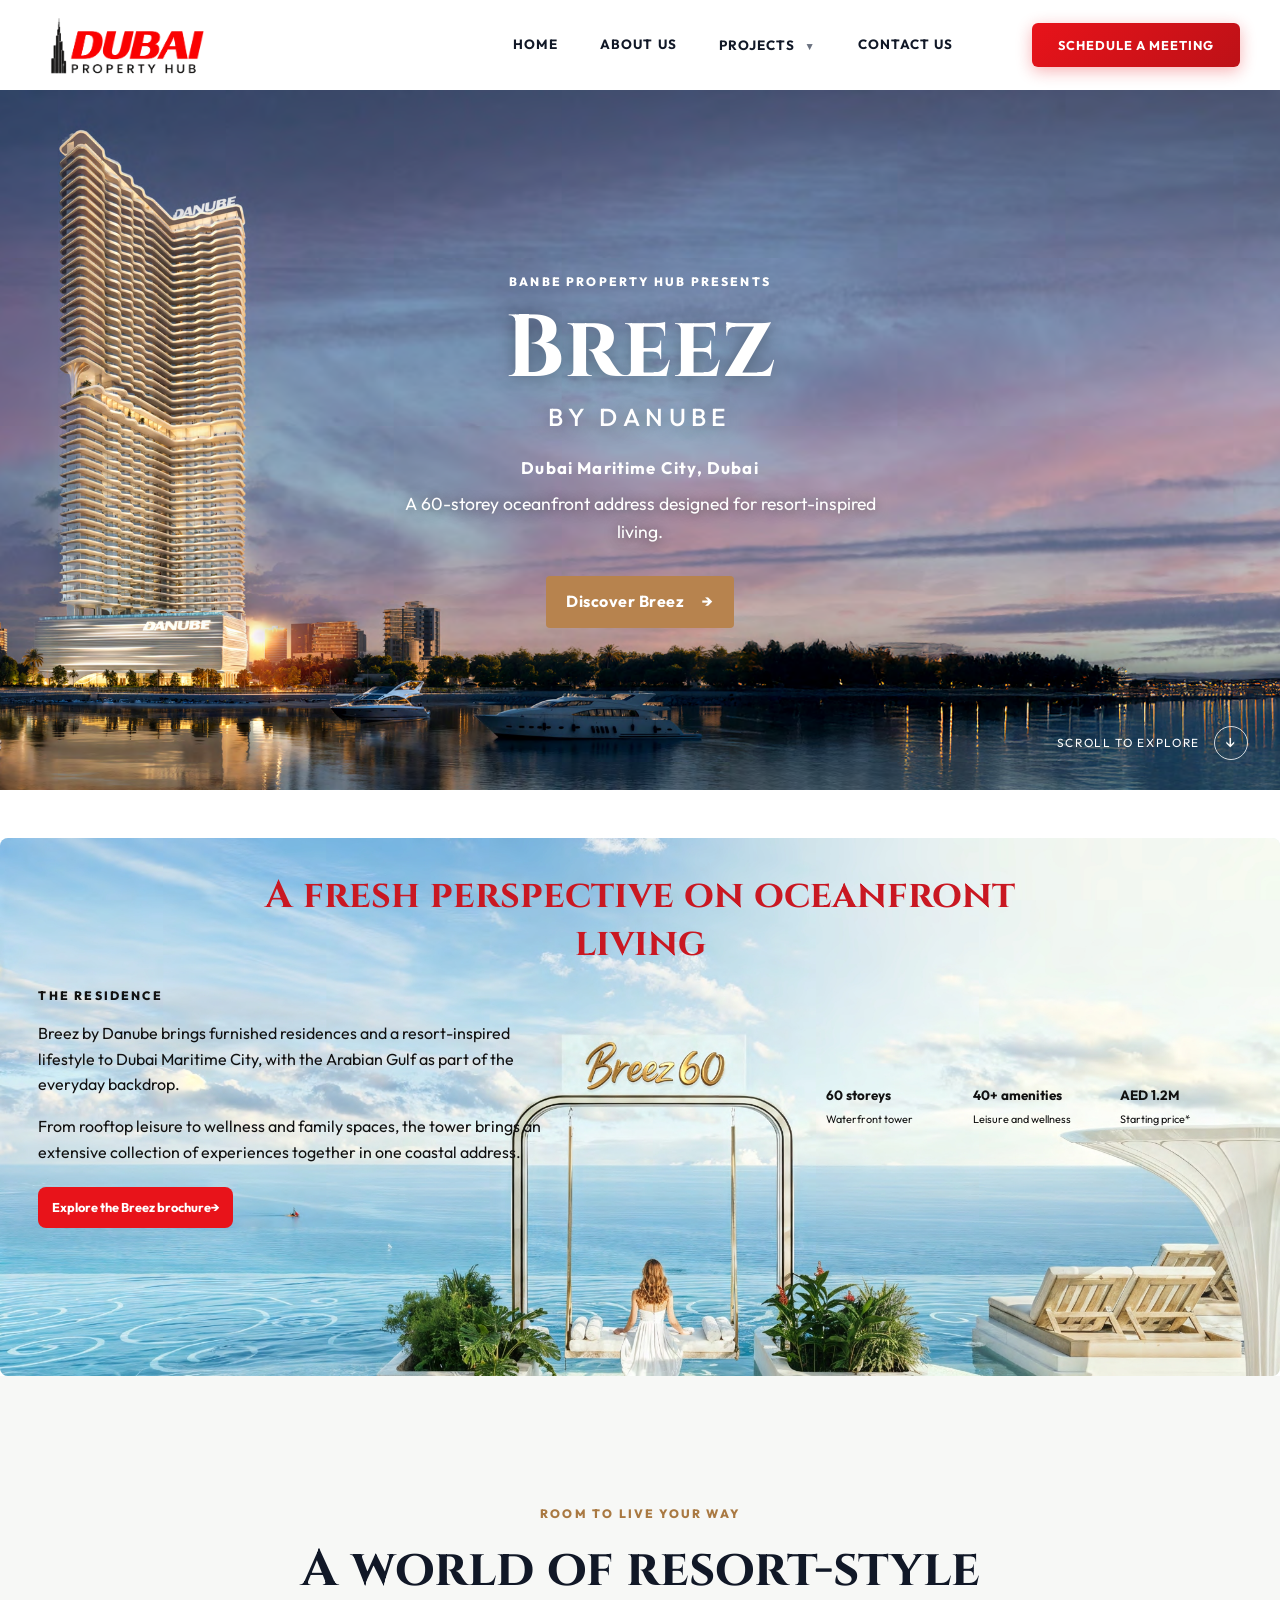
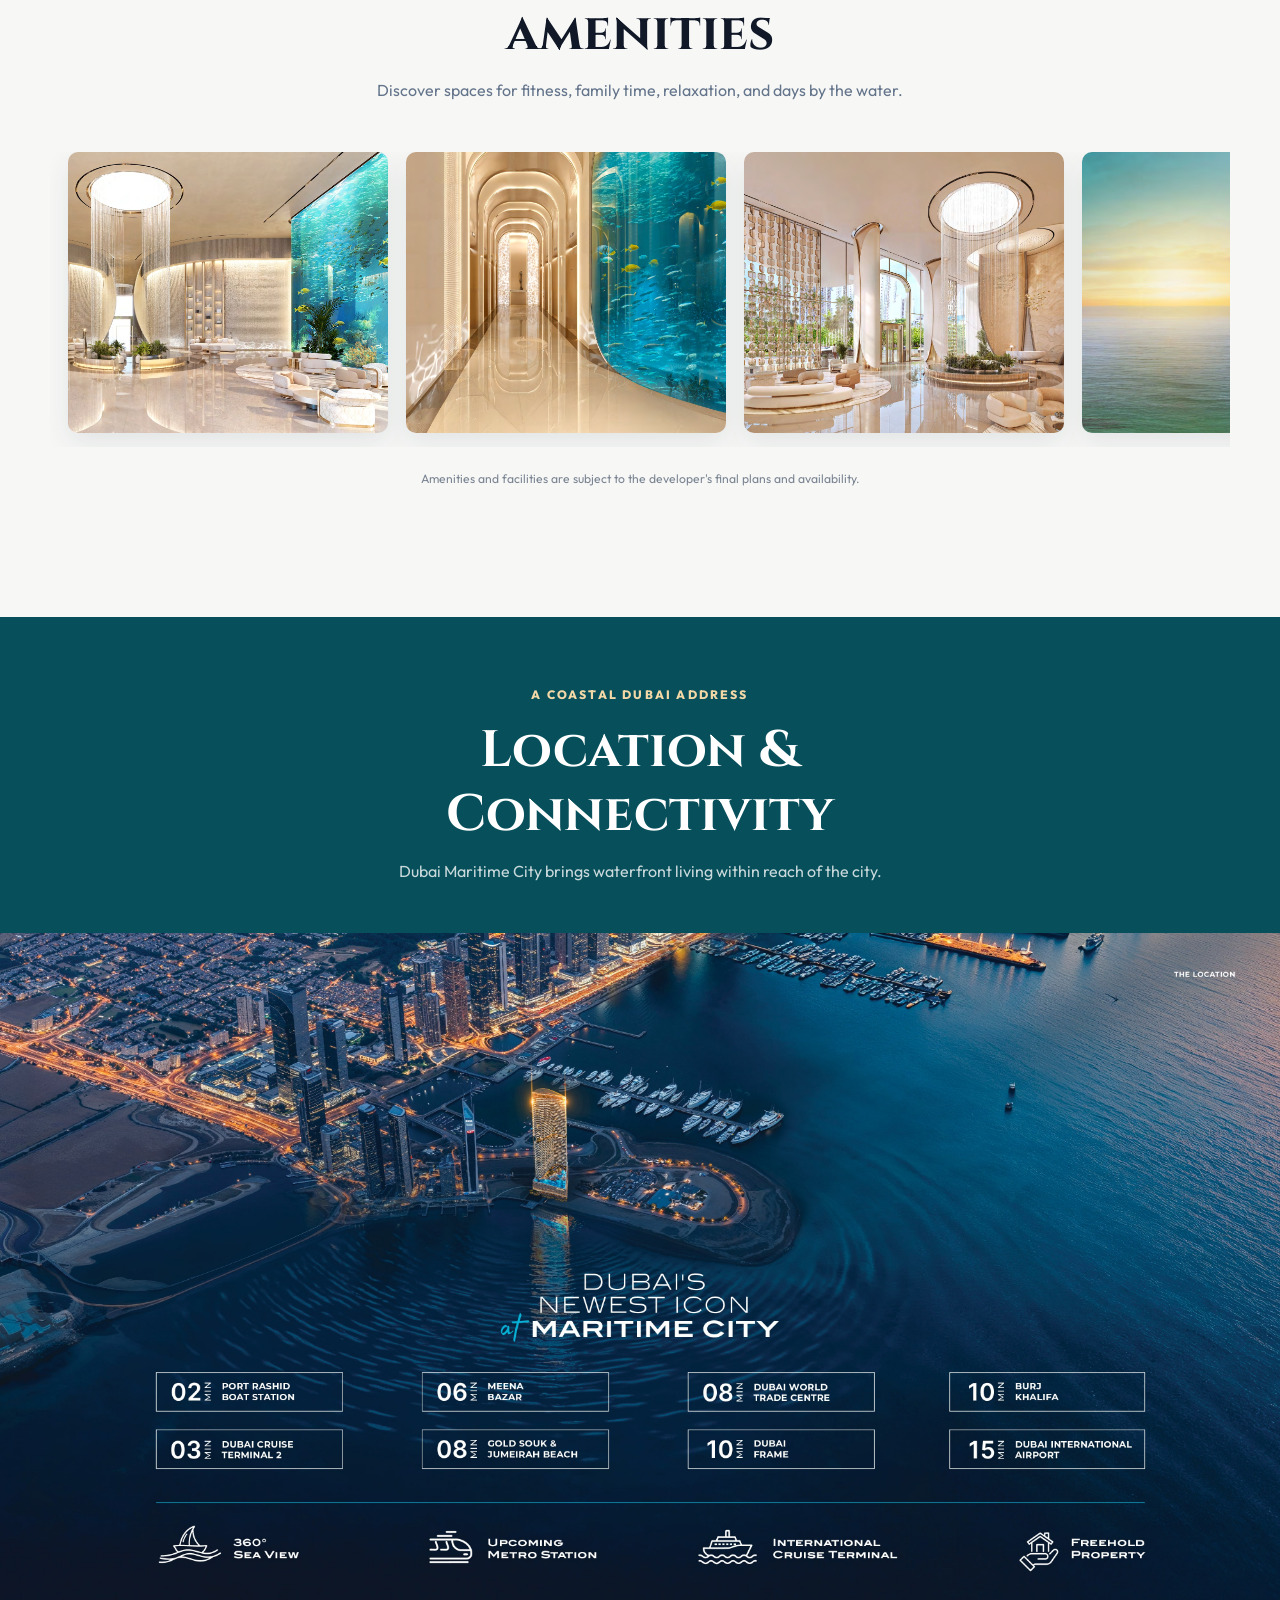
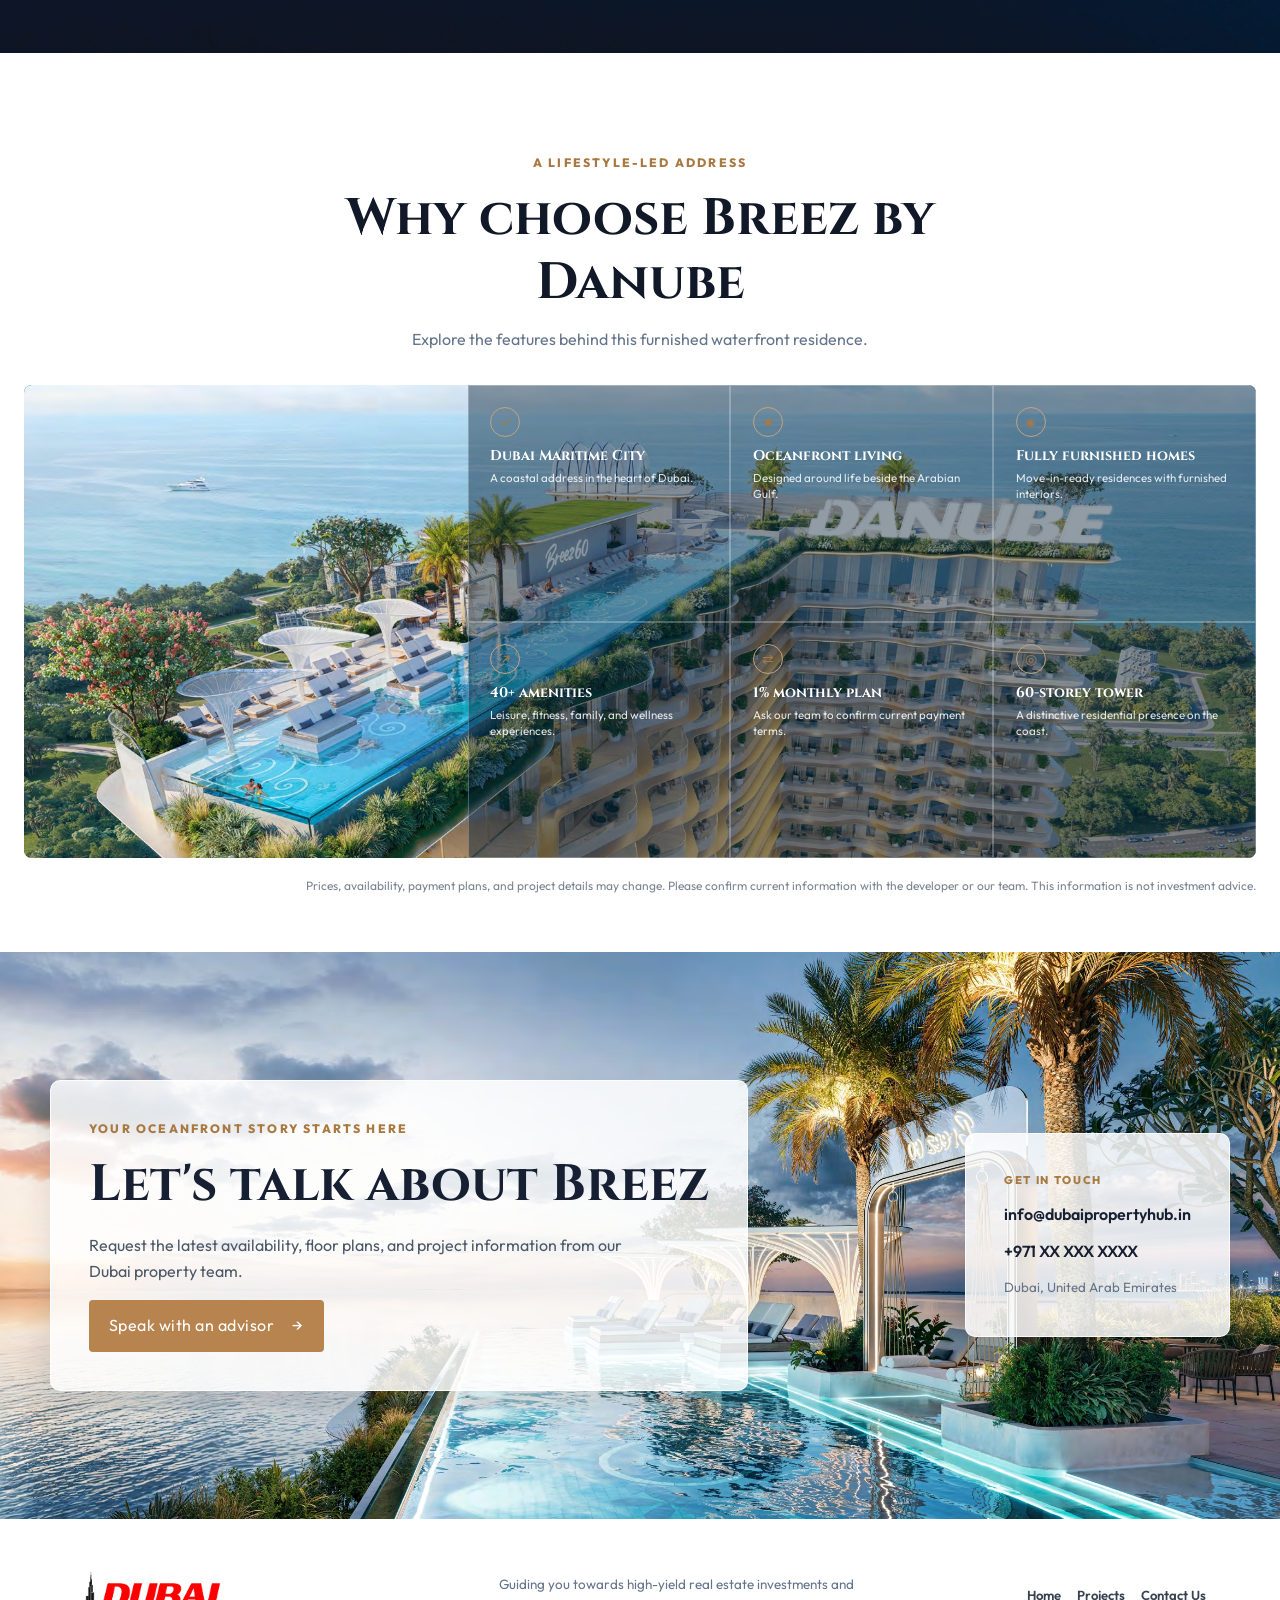
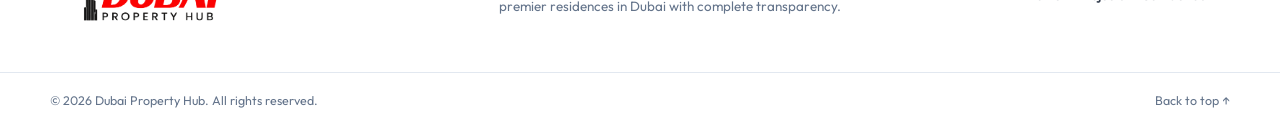
==== breez.html @ 120a5792 "Initial website upload Co-authored-by: Copilot <223556219+Copilot@users.noreply.github.com>" ====
<!DOCTYPE html>
<html lang="en">
<head>
  <meta charset="UTF-8" />
  <meta name="viewport" content="width=device-width, initial-scale=1.0" />
  <meta name="description" content="Explore Breez by Danube, furnished oceanfront homes in Dubai Maritime City." />
  <title>Breez By DANUBE | Dubai Property Hub</title>
  <link rel="stylesheet" href="project-pages.css" />
</head>
<body>
  <header class="navbar" id="navbar">
    <div class="nav-container">
      <a href="index.html#home" class="nav-logo" aria-label="Dubai Property Hub Home">
        <img src="assets/logo.png" alt="Dubai Property Hub Logo" class="logo-img" />
      </a>
      <nav class="nav-links" aria-label="Main Navigation">
        <a href="index.html#home" class="nav-link">Home</a>
        <a href="breez.html#about-project" class="nav-link">About Us</a>
        <div class="nav-dropdown">
          <a href="index.html#properties" class="nav-link dropdown-trigger">Projects <span class="dropdown-arrow">&#9660;</span></a>
          <div class="dropdown-menu">
            <a href="shahrukhz.html" class="dropdown-item">Shahrukhz Residences By DANUBE</a>
            <a href="greenz.html" class="dropdown-item">Greenz By DANUBE</a>
            <a href="breez.html" class="dropdown-item">Breez By DANUBE</a>
          </div>
        </div>
        <a href="breez.html#contact" class="nav-link">Contact Us</a>
      </nav>
      <a href="breez.html#contact" class="btn-schedule">Schedule a Meeting</a>
      <button class="hamburger" id="hamburger" aria-label="Toggle menu" aria-expanded="false">
        <span></span><span></span><span></span>
      </button>
    </div>
    <div class="mobile-nav" id="mobile-nav">
      <a href="index.html#home" class="mobile-nav-link">Home</a>
      <a href="breez.html#about-project" class="mobile-nav-link">About Us</a>
      <a href="index.html#properties" class="mobile-nav-link">All Projects</a>
      <a href="shahrukhz.html" class="mobile-nav-link">Shahrukhz Residences</a>
      <a href="greenz.html" class="mobile-nav-link">Greenz</a>
      <a href="breez.html" class="mobile-nav-link">Breez</a>
      <a href="breez.html#contact" class="mobile-nav-link">Contact Us</a>
      <a href="breez.html#contact" class="btn-schedule mobile-cta">Schedule a Meeting</a>
    </div>
  </header>
  <main class="shahrukhz-page breez-page">
    <section class="breez-hero" id="project-home" aria-labelledby="project-title">
      <div class="breez-hero-content">
        <p class="project-eyebrow">BANBE PROPERTY HUB PRESENTS</p>
        <h1 class="project-title" id="project-title"><span>Breez</span><span class="breez-title-sub">by Danube</span></h1>
        <p class="breez-hero-location">Dubai Maritime City, Dubai</p>
        <p class="breez-hero-summary">A 60-storey oceanfront address designed for resort-inspired living.</p>
        <a class="project-primary-link" href="breez.html#contact">Discover Breez <span aria-hidden="true">&rarr;</span></a>
      </div>
      <a class="shahrukhz-scroll-cue" href="#about-project">Scroll to explore <span aria-hidden="true">&darr;</span></a>
    </section>

    <section class="shahrukhz-about page-section breez-about" id="about-project">
      <div class="shahrukhz-about-visual">
        <img class="shahrukhz-about-background" src="breez/30.jpg" alt="Oceanfront rooftop leisure space at Breez" fetchpriority="high" />
      </div>
      <h2 class="project-section-heading breez-about-heading">A fresh perspective on oceanfront living</h2>
      <div class="shahrukhz-about-copy about-reveal breez-about-copy">
        <div class="breez-about-details">
          <div class="breez-about-text">
            <p class="project-eyebrow">The residence</p>
            <p>Breez by Danube brings furnished residences and a resort-inspired lifestyle to Dubai Maritime City, with the Arabian Gulf as part of the everyday backdrop.</p>
            <p>From rooftop leisure to wellness and family spaces, the tower brings an extensive collection of experiences together in one coastal address.</p>
            <a class="project-primary-link" href="https://drive.google.com/file/d/1W4yWVuP_X5WcB8oZM6Ck3nlV8oUWTu9B/view?usp=sharing" target="_blank" rel="noopener noreferrer">Explore the Breez brochure <span aria-hidden="true">&rarr;</span></a>
          </div>
          <div class="breez-about-highlights">
            <div class="shahrukhz-stat-row">
              <div><strong>60 storeys</strong><span>Waterfront tower</span></div>
              <div><strong>40+ amenities</strong><span>Leisure and wellness</span></div>
              <div><strong>AED 1.2M</strong><span>Starting price*</span></div>
            </div>
          </div>
        </div>
      </div>
    </section>

    <section class="shahrukhz-amenities page-section breez-amenities" id="amenities">
      <div class="section-heading-centered">
        <p class="project-eyebrow">Room to live your way</p>
        <h2 class="project-section-heading">A world of resort-style amenities</h2>
        <p>Discover spaces for fitness, family time, relaxation, and days by the water.</p>
      </div>
      <div class="shahrukhz-amenities-marquee" aria-label="Breez amenities gallery">
        <div class="shahrukhz-amenities-track">
          <div class="shahrukhz-amenities-run">
            <img src="breez/7.jpg" alt="Breez resident amenity" loading="lazy" />
            <img src="breez/8.jpg" alt="Aquarium-lined resident corridor" loading="lazy" />
            <img src="breez/9.jpg" alt="Breez resident lobby" loading="lazy" />
            <img src="breez/10.jpg" alt="Breez resident amenity" loading="lazy" />
            <img src="breez/24.jpg" alt="Breez reception and lounge" loading="lazy" />
            <img src="breez/25.jpg" alt="Family pool at Breez" loading="lazy" />
            <img src="breez/26.jpg" alt="Children enjoying a swimming pool" loading="lazy" />
            <img src="breez/27.jpg" alt="Children's indoor play area" loading="lazy" />
            <img src="breez/28.jpg" alt="Children's play space" loading="lazy" />
            <img src="breez/29.jpg" alt="Family-friendly play space" loading="lazy" />
            <img src="breez/30.jpg" alt="Breez rooftop swing overlooking the sea" loading="lazy" />
            <img src="breez/31.jpg" alt="Breez rooftop pool and tower" loading="lazy" />
            <img src="breez/32.jpg" alt="Breez fitness centre" loading="lazy" />
            <img src="breez/33.jpg" alt="Outdoor fitness area" loading="lazy" />
            <img src="breez/34.jpg" alt="Residents working out in the gym" loading="lazy" />
            <img src="breez/35.jpg" alt="Breez resident amenity" loading="lazy" />
            <img src="breez/36.jpg" alt="Indoor climbing wall" loading="lazy" />
            <img src="breez/37.jpg" alt="Running and fitness activity" loading="lazy" />
            <img src="breez/38.jpg" alt="Cricket practice" loading="lazy" />
            <img src="breez/39.jpg" alt="Padel court activity" loading="lazy" />
            <img src="breez/40.jpg" alt="Table tennis recreation" loading="lazy" />
            <img src="breez/42.jpg" alt="Billiards and games lounge" loading="lazy" />
            <img src="breez/43.jpg" alt="Resident entertainment experience" loading="lazy" />
            <img src="breez/44.jpg" alt="Private cinema lounge" loading="lazy" />
            <img src="breez/45.jpg" alt="Residents' games lounge" loading="lazy" />
            <img src="breez/46.jpg" alt="Private cinema interior" loading="lazy" />
            <img src="breez/47.jpg" alt="Residents enjoying a film" loading="lazy" />
            <img src="breez/48.jpg" alt="Breez resident amenity" loading="lazy" />
            <img src="breez/49.png" alt="Breez amenity detail" loading="lazy" />
            <img src="breez/50.png" alt="Breez amenity detail" loading="lazy" />
          </div>
        </div>
      </div>
      <p class="shahrukhz-amenities-note">Amenities and facilities are subject to the developer's final plans and availability.</p>
    </section>

    <section class="shahrukhz-location page-section breez-location" id="location">
      <div class="section-heading-centered">
        <p class="project-eyebrow">A coastal Dubai address</p>
        <h2 class="project-section-heading">Location &amp; Connectivity</h2>
        <p>Dubai Maritime City brings waterfront living within reach of the city.</p>
      </div>
      <img class="shahrukhz-location-map" src="assets/breez-location.png" alt="Aerial view of Dubai's coastline and waterfront" loading="lazy" />
    </section>

    <section class="shahrukhz-invest page-section breez-invest" id="why-invest">
      <div class="section-heading-centered">
        <p class="project-eyebrow">A lifestyle-led address</p>
        <h2 class="project-section-heading">Why choose Breez by Danube</h2>
        <p>Explore the features behind this furnished waterfront residence.</p>
      </div>
      <div class="shahrukhz-invest-visual">
        <img class="shahrukhz-invest-background breez-invest-background" src="breez/31.jpg" alt="Breez rooftop pool and oceanfront tower" loading="lazy" />
        <div class="shahrukhz-invest-grid">
          <article><span class="invest-icon" aria-hidden="true">&#10003;</span><h3>Dubai Maritime City</h3><p>A coastal address in the heart of Dubai.</p></article>
          <article><span class="invest-icon" aria-hidden="true">&#9733;</span><h3>Oceanfront living</h3><p>Designed around life beside the Arabian Gulf.</p></article>
          <article><span class="invest-icon" aria-hidden="true">&#9672;</span><h3>Fully furnished homes</h3><p>Move-in-ready residences with furnished interiors.</p></article>
          <article><span class="invest-icon" aria-hidden="true">&#8599;</span><h3>40+ amenities</h3><p>Leisure, fitness, family, and wellness experiences.</p></article>
          <article><span class="invest-icon" aria-hidden="true">&#8644;</span><h3>1% monthly plan</h3><p>Ask our team to confirm current payment terms.</p></article>
          <article><span class="invest-icon" aria-hidden="true">&#9678;</span><h3>60-storey tower</h3><p>A distinctive residential presence on the coast.</p></article>
        </div>
      </div>
      <p class="investment-disclaimer">Prices, availability, payment plans, and project details may change. Please confirm current information with the developer or our team. This information is not investment advice.</p>
    </section>

    <section class="shahrukhz-contact page-section breez-contact" id="contact">
      <div class="shahrukhz-contact-copy">
        <p class="project-eyebrow">Your oceanfront story starts here</p>
        <h2 class="project-section-heading">Let's talk about Breez</h2>
        <p>Request the latest availability, floor plans, and project information from our Dubai property team.</p>
        <button class="project-primary-link" type="button" data-open-advisor-form>Speak with an advisor <span aria-hidden="true">&rarr;</span></button>
      </div>
      <div class="shahrukhz-contact-detail">
        <span>GET IN TOUCH</span>
        <a href="mailto:info@dubaipropertyhub.in">info@dubaipropertyhub.in</a>
        <a href="tel:+971XXXXXXXX">+971 XX XXX XXXX</a>
        <small>Dubai, United Arab Emirates</small>
      </div>
    </section>
  </main>
  <dialog class="advisor-dialog" id="advisor-dialog" aria-labelledby="advisor-dialog-title">
    <div class="advisor-dialog-panel">
      <button class="advisor-dialog-close" type="button" aria-label="Close enquiry form">&times;</button>
      <form class="advisor-form" id="advisor-contact-form">
        <h2 class="advisor-form-title" id="advisor-dialog-title">Send Us an Enquiry</h2>
        <p class="advisor-form-subtitle">Fill in your details and our advisory team will connect with you.</p>
        <input type="hidden" name="project" value="Breez" />
        <div class="advisor-form-row">
          <div class="advisor-form-group">
            <label for="advisor-name">Full Name</label>
            <input id="advisor-name" name="name" type="text" placeholder="Your name" autocomplete="name" required />
          </div>
          <div class="advisor-form-group">
            <label for="advisor-phone">Phone Number</label>
            <input id="advisor-phone" name="phone" type="tel" placeholder="+971 XX XXX XXXX" autocomplete="tel" required />
          </div>
        </div>
        <div class="advisor-form-row">
          <div class="advisor-form-group">
            <label for="advisor-email">Email Address</label>
            <input id="advisor-email" name="email" type="email" placeholder="your@email.com" autocomplete="email" required />
          </div>
          <div class="advisor-form-group">
            <label for="advisor-enquiry">Enquiry Type</label>
            <select id="advisor-enquiry" name="enquiry" required>
              <option value="" disabled selected>Select type</option>
              <option value="buying">Buying Property</option>
              <option value="selling">Selling Property</option>
              <option value="investment">Investment Consultation</option>
              <option value="management">Property Management</option>
              <option value="golden-visa">Golden Visa</option>
            </select>
          </div>
        </div>
        <div class="advisor-form-group">
          <label for="advisor-message">Message <span>(Optional)</span></label>
          <textarea id="advisor-message" name="message" rows="3" placeholder="Tell us about your requirements..."></textarea>
        </div>
        <button class="advisor-form-submit" type="submit">Send Enquiry <span aria-hidden="true">&rarr;</span></button>
        <p class="advisor-form-status" aria-live="polite"></p>
      </form>
    </div>
  </dialog>
  <footer class="project-footer">
    <div class="project-footer-main">
      <a class="project-footer-logo" href="index.html#home"><img src="assets/logo.png" alt="Dubai Property Hub" /></a>
      <p>Guiding you towards high-yield real estate investments and premier residences in Dubai with complete transparency.</p>
      <div class="project-footer-links">
        <a href="index.html#home">Home</a><a href="index.html#properties">Projects</a><a href="breez.html#contact">Contact Us</a>
      </div>
    </div>
    <div class="project-footer-bottom">&copy; 2026 Dubai Property Hub. All rights reserved. <a href="#project-home">Back to top &uarr;</a></div>
  </footer>
  <script src="project-pages.js"></script>
</body>
</html>
---- project-pages.css ----
@import url('https://fonts.googleapis.com/css2?family=Outfit:wght@400;500;600;700;800&family=Cinzel:wght@600;700&display=swap');

:root {
  color-scheme: light;
  --project-red: #e8131a;
  --project-ink: #172033;
  --project-muted: #64748b;
  --project-line: #e2e8f0;
  --project-soft: #f8fafc;
}

* {
  box-sizing: border-box;
}

html {
  scroll-behavior: smooth;
}

body {
  margin: 0;
  background: #fff;
  color: var(--project-ink);
  font-family: 'Outfit', Arial, sans-serif;
  line-height: 1.6;
}

a {
  color: inherit;
  text-decoration: none;
}

.project-site-header {
  position: sticky;
  top: 0;
  z-index: 10;
  display: flex;
  align-items: center;
  justify-content: space-between;
  gap: 24px;
  min-height: 82px;
  padding: 12px max(5vw, calc((100vw - 1200px) / 2));
  background: rgba(255, 255, 255, 0.96);
  border-bottom: 1px solid var(--project-line);
  backdrop-filter: blur(12px);
}

.project-site-logo img {
  display: block;
  width: 158px;
  height: auto;
}

.project-site-nav {
  display: flex;
  align-items: center;
  gap: 28px;
  font-size: 0.9rem;
  font-weight: 700;
}

.project-site-nav a:hover,
.project-back-link:hover {
  color: var(--project-red);
}

.project-header-cta,
.project-primary-link {
  display: inline-flex;
  align-items: center;
  justify-content: center;
  border-radius: 8px;
  background: var(--project-red);
  color: #fff;
  font-weight: 700;
  transition: background 0.2s ease, transform 0.2s ease;
}

.project-header-cta {
  padding: 11px 18px;
  font-size: 0.86rem;
}

.project-primary-link {
  padding: 13px 20px;
}

.project-header-cta:hover,
.project-primary-link:hover {
  background: #bd1117;
  transform: translateY(-1px);
}

.project-main {
  max-width: 1200px;
  margin: 0 auto;
  padding: 46px 28px 84px;
}

.project-back-link {
  display: inline-block;
  margin-bottom: 24px;
  color: #475569;
  font-size: 0.9rem;
  font-weight: 700;
}

.project-hero {
  display: grid;
  grid-template-columns: 1fr 1fr;
  min-height: 410px;
  overflow: hidden;
  border: 1px solid var(--project-line);
  border-radius: 20px;
  background: var(--project-soft);
}

.project-hero-copy {
  align-self: center;
  padding: clamp(30px, 5vw, 60px);
}

.project-eyebrow {
  margin: 0 0 12px;
  color: var(--project-red);
  font-size: 0.78rem;
  font-weight: 800;
  letter-spacing: 0.16em;
  text-transform: uppercase;
}

.project-title {
  margin: 0;
  color: #111827;
  font-family: 'Cinzel', Georgia, serif;
  font-size: clamp(2rem, 4.5vw, 3.35rem);
  line-height: 1.15;
}

.project-location {
  margin: 12px 0 18px;
  color: var(--project-muted);
  font-weight: 600;
}

.project-summary {
  max-width: 540px;
  margin: 0 0 24px;
  color: #475569;
}

.project-hero-image {
  width: 100%;
  height: 100%;
  min-height: 320px;
  object-fit: cover;
}

.project-facts {
  display: grid;
  grid-template-columns: repeat(3, minmax(0, 1fr));
  gap: 16px;
  margin: 24px 0 62px;
}

.project-fact {
  padding: 20px 22px;
  border: 1px solid var(--project-line);
  border-radius: 12px;
  background: #fff;
}

.project-fact-label {
  display: block;
  margin-bottom: 4px;
  color: var(--project-muted);
  font-size: 0.78rem;
  font-weight: 700;
  letter-spacing: 0.06em;
  text-transform: uppercase;
}

.project-fact-value {
  color: #111827;
  font-size: 1.08rem;
  font-weight: 800;
}

.project-section {
  margin-top: 56px;
}

.project-section-heading {
  margin: 0 0 12px;
  color: #111827;
  font-family: 'Cinzel', Georgia, serif;
  font-size: clamp(1.55rem, 3vw, 2.2rem);
  line-height: 1.25;
}

.project-section-intro {
  max-width: 760px;
  margin: 0;
  color: #526075;
}

.project-highlights {
  display: grid;
  grid-template-columns: repeat(2, minmax(0, 1fr));
  gap: 16px;
  margin-top: 24px;
}

.project-highlight {
  display: flex;
  align-items: flex-start;
  gap: 13px;
  padding: 20px;
  border: 1px solid var(--project-line);
  border-radius: 12px;
  background: #fff;
}

.project-highlight-mark {
  flex: 0 0 10px;
  width: 10px;
  height: 10px;
  margin-top: 7px;
  border-radius: 50%;
  background: var(--project-red);
}

.project-highlight strong {
  display: block;
  color: #172033;
}

.project-highlight span {
  display: block;
  margin-top: 3px;
  color: var(--project-muted);
  font-size: 0.92rem;
}

.project-brochure {
  margin-top: 30px;
  color: var(--project-red);
  font-weight: 700;
  text-decoration: underline;
  text-underline-offset: 3px;
}

.project-contact {
  display: flex;
  align-items: center;
  justify-content: space-between;
  gap: 24px;
  margin-top: 64px;
  padding: 30px;
  border: 1px solid var(--project-line);
  border-radius: 16px;
  background: var(--project-soft);
}

.project-contact h2 {
  margin: 0 0 4px;
  color: #111827;
  font-family: 'Cinzel', Georgia, serif;
  font-size: 1.5rem;
}

.project-contact p {
  margin: 0;
  color: var(--project-muted);
}

.project-footer {
  padding: 24px;
  border-top: 1px solid var(--project-line);
  color: var(--project-muted);
  text-align: center;
  font-size: 0.88rem;
}

@media (max-width: 760px) {
  .project-site-header {
    flex-wrap: wrap;
    justify-content: center;
    padding: 12px 20px;
  }

  .project-site-nav {
    order: 3;
    justify-content: center;
    width: 100%;
    gap: 20px;
  }

  .project-header-cta {
    display: none;
  }

  .project-main {
    padding: 28px 18px 58px;
  }

  .project-hero {
    grid-template-columns: 1fr;
  }

  .project-hero-image {
    max-height: 320px;
    grid-row: 1;
  }

  .project-facts {
    grid-template-columns: 1fr;
    gap: 10px;
    margin-bottom: 48px;
  }

  .project-highlights {
    grid-template-columns: 1fr;
  }

  .project-contact {
    align-items: flex-start;
    flex-direction: column;
    padding: 24px;
  }
}

/* Homepage-matched navigation */
:root {
  --nav-h: 90px;
  --red: #e8131a;
  --red-dark: #bd1117;
  --transition: all 0.3s ease;
}

.navbar {
  position: fixed;
  inset: 0 0 auto;
  z-index: 1000;
  height: var(--nav-h);
  background: transparent;
  transition: var(--transition);
}

.navbar.scrolled {
  background: rgba(255, 255, 255, 0.98);
  backdrop-filter: blur(16px);
  -webkit-backdrop-filter: blur(16px);
  box-shadow: 0 6px 25px rgba(0, 0, 0, 0.08);
}

.nav-container {
  display: flex;
  align-items: center;
  gap: 40px;
  width: min(100%, 1400px);
  height: 100%;
  margin: 0 auto;
  padding: 0 40px;
}

.nav-logo {
  display: flex;
  flex-shrink: 0;
  align-items: center;
}

.logo-img {
  display: block;
  width: 168px;
  height: auto;
  max-width: 280px;
  object-fit: contain;
}

.nav-links {
  display: flex;
  align-items: center;
  gap: 6px;
  margin-left: auto;
}

.nav-link {
  position: relative;
  padding: 8px 18px;
  border-radius: 4px;
  color: #111827;
  font-size: 0.84rem;
  font-weight: 700;
  letter-spacing: 0.08em;
  text-transform: uppercase;
  transition: var(--transition);
}

.nav-link::after {
  position: absolute;
  right: 18px;
  bottom: 2px;
  left: 18px;
  height: 2.5px;
  background: var(--red);
  content: '';
  transform: scaleX(0);
  transform-origin: left;
  transition: transform 0.3s ease;
}

.nav-link:hover::after {
  transform: scaleX(1);
}

.nav-link:hover {
  color: var(--red);
}

.nav-dropdown {
  position: relative;
}

.dropdown-arrow {
  display: inline-block;
  margin-left: 5px;
  color: #6b7280;
  font-size: 0.65rem;
  transition: transform 0.3s;
}

.nav-dropdown:hover .dropdown-arrow {
  color: var(--red);
  transform: rotate(180deg);
}

.dropdown-menu {
  position: absolute;
  top: calc(100% + 14px);
  left: 50%;
  min-width: 250px;
  padding: 8px;
  border: 1px solid #e5e7eb;
  border-top: 3px solid var(--red);
  border-radius: 10px;
  background: #fff;
  box-shadow: 0 12px 35px rgba(0, 0, 0, 0.12);
  opacity: 0;
  transform: translate(-50%, -8px);
  transition: all 0.25s ease;
  visibility: hidden;
}

.nav-dropdown:hover .dropdown-menu,
.nav-dropdown:focus-within .dropdown-menu {
  opacity: 1;
  transform: translate(-50%, 0);
  visibility: visible;
}

.dropdown-item {
  display: block;
  padding: 10px 16px;
  border-radius: 6px;
  color: #374151;
  font-size: 0.84rem;
  font-weight: 600;
  letter-spacing: 0.04em;
}

.dropdown-item:hover {
  padding-left: 20px;
  background: rgba(232, 19, 26, 0.08);
  color: var(--red);
}

.btn-schedule {
  flex-shrink: 0;
  margin-left: 20px;
  padding: 12px 26px;
  border: 0;
  border-radius: 6px;
  background: linear-gradient(135deg, var(--red), var(--red-dark));
  box-shadow: 0 4px 16px rgba(232, 19, 26, 0.32);
  color: #fff;
  font-size: 0.8rem;
  font-weight: 700;
  letter-spacing: 0.08em;
  text-transform: uppercase;
  transition: var(--transition);
  white-space: nowrap;
}

.btn-schedule:hover {
  box-shadow: 0 6px 22px rgba(232, 19, 26, 0.45);
  transform: translateY(-2px);
}

.hamburger {
  display: none;
}

.mobile-nav {
  display: none;
}

.shahrukhz-hero {
  position: relative;
  display: flex;
  align-items: center;
  min-height: min(790px, 100svh);
  overflow: hidden;
  background: #25211e;
}

.shahrukhz-hero-image,
.shahrukhz-hero-shade {
  position: absolute;
  inset: 0;
  width: 100%;
  height: 100%;
}

.shahrukhz-hero-image {
  object-fit: cover;
  object-position: center 48%;
}

.shahrukhz-hero-shade {
  background: transparent;
}

.shahrukhz-hero-portrait {
  position: absolute;
  z-index: 1;
  bottom: 0;
  left: 50%;
  width: auto;
  height: min(84%, 700px);
  max-width: 55%;
  object-fit: contain;
  object-position: center bottom;
  transform: translateX(-50%);
}

.shahrukhz-hero-content {
  position: relative;
  z-index: 2;
  width: min(1240px, 100%);
  margin: 70px auto 0;
  padding: 80px 32px 110px;
  color: #fff;
}

.shahrukhz-hero-content > * {
  max-width: 520px;
}

.shahrukhz-hero-content .project-title {
  max-width: 540px;
}

.project-eyebrow {
  margin: 0 0 15px;
  color: #a97942;
  font-size: 0.76rem;
  font-weight: 800;
  letter-spacing: 0.18em;
  text-transform: uppercase;
}

.shahrukhz-hero .project-eyebrow {
  color: #f2c28d;
}

.shahrukhz-hero .project-title {
  max-width: 540px;
  color: #fff;
  font-size: clamp(2.5rem, 4.5vw, 3.8rem);
  line-height: 0.98;
}

.shahrukhz-title-sub {
  display: block;
  margin-top: 4px;
  font-family: 'Outfit', Arial, sans-serif;
  font-size: 0.48em;
  font-weight: 500;
  letter-spacing: 0.17em;
  line-height: 1.2;
  text-transform: uppercase;
}

.shahrukhz-hero-location {
  margin: 22px 0 8px;
  font-size: 1.05rem;
  font-weight: 700;
  letter-spacing: 0.07em;
}

.shahrukhz-hero-summary {
  max-width: 360px;
  margin: 0 0 30px;
  color: rgba(255, 255, 255, 0.86);
  font-size: 1.1rem;
}

.shahrukhz-hero .project-primary-link,
.shahrukhz-contact .project-primary-link {
  gap: 18px;
  border-radius: 4px;
  background: #a97942;
  letter-spacing: 0.03em;
}

.shahrukhz-hero .project-primary-link:hover,
.shahrukhz-contact .project-primary-link:hover {
  background: #875e32;
}

.shahrukhz-scroll-cue {
  position: absolute;
  z-index: 1;
  right: max(32px, calc((100% - 1240px) / 2));
  bottom: 30px;
  display: flex;
  align-items: center;
  gap: 14px;
  color: #fff;
  font-size: 0.74rem;
  letter-spacing: 0.14em;
  text-transform: uppercase;
}

.shahrukhz-scroll-cue span {
  display: grid;
  width: 34px;
  height: 34px;
  place-items: center;
  border: 1px solid rgba(255, 255, 255, 0.6);
  border-radius: 50%;
  font-size: 1rem;
}

.page-section {
  padding: clamp(76px, 10vw, 136px) max(24px, calc((100vw - 1180px) / 2));
}

.shahrukhz-about {
  position: relative;
  display: flex;
  align-items: center;
  justify-content: flex-end;
  min-height: clamp(460px, 42vw, 600px);
  overflow: hidden;
  max-width: 1280px;
  margin: clamp(24px, 4vw, 48px) auto 0;
  padding: 48px clamp(24px, 4vw, 54px);
  border-radius: 8px;
  background: #eaf8fb;
}

.shahrukhz-about-visual {
  position: absolute;
  inset: 0;
}

.shahrukhz-about-background {
  display: block;
  width: 100%;
  height: 100%;
  object-fit: cover;
  object-position: center 52%;
}

.shahrukhz-about-copy {
  position: relative;
  z-index: 1;
  width: min(44%, 500px);
  padding: 18px 10px 18px 0;
  color: #172033;
  text-shadow: 0 1px 2px rgba(255, 255, 255, 0.76);
}

.shahrukhz-about-panel {
  box-sizing: border-box;
  padding: clamp(22px, 3vw, 38px);
  border-radius: 8px;
  background: #fff;
  box-shadow: 0 12px 36px rgba(0, 0, 0, 0.2);
  color: #000;
  text-shadow: none;
}

.shahrukhz-about-panel .project-eyebrow,
.shahrukhz-about-panel .project-section-heading,
.shahrukhz-about-panel > p:not(.project-eyebrow),
.shahrukhz-about-panel .shahrukhz-stat-row strong,
.shahrukhz-about-panel .shahrukhz-stat-row span {
  color: #000;
  text-shadow: none;
}

.shahrukhz-about-panel .shahrukhz-stat-row {
  border-color: #dbe8df;
}

.shahrukhz-about-copy.shahrukhz-about-panel .project-brochure {
  display: inline-flex;
  align-items: center;
  gap: 10px;
  margin-top: 18px;
  padding: 12px 18px;
  border-radius: 4px;
  background: #c8202f;
  color: #fff;
  font-size: 0.84rem;
  font-weight: 700;
  text-decoration: none;
  text-shadow: none;
  transition: background-color 0.2s ease;
}

.shahrukhz-about-copy.shahrukhz-about-panel .project-brochure:hover {
  background: #a91724;
  color: #fff;
}

.shahrukhz-about-copy .project-eyebrow {
  margin-bottom: 9px;
}

.shahrukhz-about-copy .project-section-heading {
  margin-bottom: 14px;
  font-size: clamp(1.55rem, 2.2vw, 2rem);
}

.shahrukhz-about-copy > p:not(.project-eyebrow) {
  margin: 0 0 11px;
  font-size: 0.88rem;
  line-height: 1.55;
}

.about-reveal {
  opacity: 1;
}

.about-reveal.is-visible {
  animation: about-copy-enter 0.8s ease both;
}

@keyframes about-copy-enter {
  from {
    opacity: 0;
    transform: translateY(22px);
  }

  to {
    opacity: 1;
    transform: translateY(0);
  }
}

@media (prefers-reduced-motion: reduce) {
  .about-reveal {
    animation: none !important;
  }
}

.shahrukhz-about-copy .project-section-heading,
.shahrukhz-location-copy .project-section-heading {
  margin-bottom: 22px;
  font-size: clamp(2rem, 4vw, 3.25rem);
}

.shahrukhz-about-copy .project-section-heading {
  margin-bottom: 14px;
  font-size: clamp(1.45rem, 2vw, 1.8rem);
}

.shahrukhz-about-copy > p:not(.project-eyebrow),
.shahrukhz-location-copy > p:not(.project-eyebrow),
.shahrukhz-contact-copy > p:not(.project-eyebrow) {
  color: #586273;
}

.shahrukhz-stat-row {
  display: grid;
  grid-template-columns: repeat(3, 1fr);
  gap: 8px;
  margin-top: 18px;
  padding-top: 14px;
  border-top: 1px solid var(--project-line);
}

.shahrukhz-stat-row strong,
.shahrukhz-stat-row span {
  display: block;
}

.shahrukhz-stat-row strong {
  color: #172033;
  font-size: 0.88rem;
}

.shahrukhz-stat-row span {
  margin-top: 4px;
  color: var(--project-muted);
  font-size: 0.7rem;
}

.shahrukhz-about-copy .project-brochure {
  display: inline-block;
  margin-top: 14px;
  font-size: 0.84rem;
}

.shahrukhz-amenities {
  overflow: hidden;
  background: #f8f7f5;
}

.section-heading-centered {
  max-width: 710px;
  margin: 0 auto 48px;
  text-align: center;
}

.section-heading-centered .project-section-heading {
  font-size: clamp(2rem, 4vw, 3.2rem);
}

.section-heading-centered > p:last-child {
  margin: 12px 0 0;
  color: var(--project-muted);
}

.shahrukhz-amenities-marquee {
  overflow: hidden;
  width: 100%;
}

.shahrukhz-amenities-track {
  display: flex;
  width: max-content;
  animation: amenities-scroll 110s linear infinite;
}

.shahrukhz-amenities-marquee:hover .shahrukhz-amenities-track,
.shahrukhz-amenities-marquee:focus-within .shahrukhz-amenities-track {
  animation-play-state: paused;
}

.shahrukhz-amenities-run {
  display: grid;
  grid-auto-columns: clamp(220px, 25vw, 340px);
  grid-auto-flow: column;
  gap: 18px;
  padding: 0 18px 14px;
}

.shahrukhz-amenities-run img {
  display: block;
  width: 100%;
  height: clamp(190px, 22vw, 285px);
  overflow: hidden;
  border-radius: 10px;
  object-fit: cover;
  box-shadow: 0 10px 28px rgba(23, 32, 51, 0.09);
}

.shahrukhz-amenities-note {
  margin: 22px 24px 0;
  color: #7b8492;
  font-size: 0.76rem;
  text-align: center;
}

@keyframes amenities-scroll {
  to {
    transform: translateX(-50%);
  }
}

@media (prefers-reduced-motion: reduce) {
  .shahrukhz-amenities-track {
    animation: none;
  }

  .shahrukhz-amenities-marquee {
    overflow-x: auto;
    scrollbar-width: thin;
  }
}

.shahrukhz-location {
  width: 100%;
  max-width: none;
  margin: 0;
  padding: 68px 0 0;
  background: #082b4e;
}

.shahrukhz-location .section-heading-centered {
  padding: 0 24px;
}

.shahrukhz-location .section-heading-centered .project-section-heading {
  color: #fff;
}

.shahrukhz-location .section-heading-centered > p:last-child {
  color: rgba(255, 255, 255, 0.76);
}

.shahrukhz-location-map {
  display: block;
  width: 100%;
  height: auto;
}

.shahrukhz-invest {
  padding: clamp(64px, 8vw, 100px) 24px 56px;
  background: #fff;
}

.shahrukhz-invest .section-heading-centered {
  margin-bottom: 32px;
}

.shahrukhz-invest-visual {
  position: relative;
  width: min(100%, 1280px);
  min-height: clamp(410px, 37vw, 520px);
  margin: 0 auto;
  overflow: hidden;
  border-radius: 8px;
  background: #0c3554;
}

.shahrukhz-invest-background {
  position: absolute;
  inset: 0;
  width: 100%;
  height: 100%;
  object-fit: cover;
  object-position: left center;
}

.shahrukhz-invest-grid {
  position: absolute;
  inset: 0 0 0 auto;
  display: grid;
  grid-template-columns: repeat(3, minmax(0, 1fr));
  width: 64%;
}

.shahrukhz-invest-grid article {
  min-width: 0;
  padding: clamp(12px, 1.7vw, 22px);
  border: 1px solid rgba(255, 255, 255, 0.25);
  background: rgba(6, 30, 52, 0.44);
  color: #fff;
  transition: background-color 0.25s ease, box-shadow 0.25s ease;
}

.shahrukhz-invest-grid article:hover,
.shahrukhz-invest-grid article:focus-within {
  background: rgba(255, 255, 255, 0.88);
  box-shadow: 0 0 24px rgba(255, 255, 255, 0.28);
}

.shahrukhz-invest-grid article:hover h3,
.shahrukhz-invest-grid article:focus-within h3 {
  color: #172033;
}

.shahrukhz-invest-grid article:hover p,
.shahrukhz-invest-grid article:focus-within p {
  color: #425166;
}

.invest-icon {
  display: grid;
  width: 30px;
  height: 30px;
  place-items: center;
  border: 1px solid #c4a27f;
  border-radius: 50%;
  color: #a97942;
  font-size: 0.9rem;
}

.shahrukhz-invest-grid h3 {
  margin: 10px 0 5px;
  color: #fff;
  font-family: 'Cinzel', Georgia, serif;
  font-size: clamp(0.78rem, 1.1vw, 0.96rem);
  line-height: 1.25;
}

.shahrukhz-invest-grid p {
  margin: 0;
  color: rgba(255, 255, 255, 0.86);
  font-size: clamp(0.68rem, 0.9vw, 0.78rem);
  line-height: 1.4;
}

.investment-disclaimer {
  max-width: 1280px;
  margin: 18px auto 0;
  color: #7b8492;
  font-size: 0.75rem;
  text-align: right;
}

.shahrukhz-contact {
  position: relative;
  overflow: hidden;
  display: flex;
  align-items: center;
  justify-content: space-between;
  gap: 40px;
  background: #d9e7eb;
  color: #172033;
}

.shahrukhz-contact::before {
  position: absolute;
  inset: 0;
  background: url('sharukhz-resodency-assets/66.jpg') center 55% / cover no-repeat;
  content: '';
}

.shahrukhz-contact-copy,
.shahrukhz-contact-detail {
  position: relative;
  z-index: 1;
  padding: clamp(24px, 3vw, 38px);
  border: 1px solid rgba(255, 255, 255, 0.82);
  border-radius: 10px;
  background: rgba(255, 255, 255, 0.84);
  box-shadow: 0 12px 36px rgba(14, 35, 50, 0.12);
  transition: background-color 0.25s ease, box-shadow 0.25s ease, transform 0.25s ease;
}

.shahrukhz-contact-copy:hover,
.shahrukhz-contact-detail:hover {
  background: rgba(255, 255, 255, 0.97);
  box-shadow: 0 18px 42px rgba(14, 35, 50, 0.2);
  transform: translateY(-3px);
}

.shahrukhz-contact .project-section-heading {
  color: #172033;
  font-size: clamp(2rem, 4vw, 3.25rem);
}

.shahrukhz-contact-copy > p:not(.project-eyebrow) {
  max-width: 560px;
  color: #4b5868;
}

.shahrukhz-contact-detail {
  display: grid;
  gap: 12px;
  min-width: 260px;
  border-left: 1px solid rgba(255, 255, 255, 0.82);
}

.shahrukhz-contact-detail > span {
  color: #a97942;
  font-size: 0.7rem;
  font-weight: 800;
  letter-spacing: 0.15em;
}

.shahrukhz-contact-detail a {
  color: #172033;
  font-weight: 600;
}

.shahrukhz-contact-detail a:hover {
  color: #a97942;
}

.shahrukhz-contact-detail small {
  color: #64748b;
}

.project-footer {
  padding: 0;
  border-top: 0;
  background: #fff;
  text-align: left;
}

.project-footer-main {
  display: grid;
  grid-template-columns: 1.1fr 1.2fr 0.7fr;
  align-items: center;
  gap: 36px;
  max-width: 1180px;
  margin: 0 auto;
  padding: 34px 24px;
}

.project-footer-logo img {
  display: block;
  width: 150px;
  height: auto;
}

.project-footer-main > p {
  max-width: 400px;
  margin: 0;
  color: var(--project-muted);
  font-size: 0.84rem;
  text-align: left;
}

.project-footer-links {
  display: flex;
  flex-wrap: wrap;
  justify-content: flex-end;
  gap: 16px;
  color: #374151;
  font-size: 0.82rem;
  font-weight: 600;
}

.project-footer-links a:hover,
.project-footer-bottom a:hover {
  color: var(--project-red);
}

.project-footer-bottom {
  display: flex;
  justify-content: space-between;
  gap: 20px;
  padding: 18px max(24px, calc((100vw - 1180px) / 2));
  border-top: 1px solid var(--project-line);
  color: var(--project-muted);
  font-size: 0.78rem;
}

.project-main {
  padding-top: 132px;
}

.breez-page {
  padding-top: var(--nav-h);
}

@media (max-width: 1024px) {
  .logo-img {
    width: 160px;
  }

  .nav-container {
    gap: 20px;
  }

  .nav-link {
    padding-right: 12px;
    padding-left: 12px;
    font-size: 0.77rem;
  }

  .btn-schedule {
    margin-left: 6px;
    padding: 11px 16px;
    font-size: 0.72rem;
  }

}

@media (max-width: 860px) {
  :root {
    --nav-h: 75px;
  }

  .nav-container {
    padding: 0 20px;
  }

  .nav-links,
  .btn-schedule:not(.mobile-cta) {
    display: none;
  }

  .hamburger {
    display: flex;
    flex-direction: column;
    gap: 5px;
    margin-left: auto;
    padding: 6px;
    border: 0;
    background: transparent;
    cursor: pointer;
  }

  .hamburger span {
    display: block;
    width: 24px;
    height: 2px;
    border-radius: 2px;
    background: #111827;
    transition: var(--transition);
  }

  .hamburger.open span:nth-child(1) {
    background: var(--red);
    transform: translateY(7px) rotate(45deg);
  }

  .hamburger.open span:nth-child(2) {
    opacity: 0;
  }

  .hamburger.open span:nth-child(3) {
    background: var(--red);
    transform: translateY(-7px) rotate(-45deg);
  }

  .mobile-nav {
    flex-direction: column;
    gap: 4px;
    padding: 20px 24px 28px;
    border-top: 2px solid var(--red);
    background: #fff;
    box-shadow: 0 10px 30px rgba(0, 0, 0, 0.1);
  }

  .mobile-nav.open {
    display: flex;
  }

  .mobile-nav-link {
    padding: 12px 0;
    border-bottom: 1px solid #f3f4f6;
    color: #1f2937;
    font-size: 0.9rem;
    font-weight: 600;
    letter-spacing: 0.04em;
    text-transform: uppercase;
  }

  .mobile-nav-link:hover {
    color: var(--red);
  }

  .mobile-cta {
    display: block;
    margin: 12px 0 0;
    text-align: center;
  }

  .shahrukhz-location {
    grid-template-columns: 1fr;
  }

  .shahrukhz-about {
    min-height: 560px;
    padding: 42px 28px;
  }

  .shahrukhz-location-image {
    order: 2;
  }

  .shahrukhz-invest-grid {
    grid-template-columns: repeat(2, minmax(0, 1fr));
    width: 68%;
  }

  .shahrukhz-invest-visual {
    min-height: 560px;
  }

  .shahrukhz-invest-grid h3 {
    font-size: 0.84rem;
  }

  .shahrukhz-invest-grid p {
    font-size: 0.73rem;
  }

  .shahrukhz-hero-portrait {
    left: 50%;
    height: 72%;
  }

  .shahrukhz-hero-content > * {
    max-width: 45%;
  }

  .shahrukhz-hero-content .project-title {
    max-width: 45%;
  }

  .shahrukhz-hero .project-title {
    font-size: clamp(2rem, 4.4vw, 2.6rem);
  }
}

@media (max-width: 600px) {
  .logo-img {
    width: 145px;
  }

  .section-heading-centered .project-section-heading {
    font-size: clamp(1.45rem, 7vw, 2rem);
  }

  .shahrukhz-hero {
    min-height: 700px;
    min-height: 100svh;
  }

  .shahrukhz-hero-image {
    object-position: 59% center;
  }

  .shahrukhz-hero-portrait {
    left: 50%;
    height: 72%;
    max-width: 80%;
    opacity: 0.88;
  }

  .shahrukhz-hero-shade {
    background: transparent;
  }

  .shahrukhz-hero-content {
    margin-top: 52px;
    padding: 70px 24px 100px;
  }

  .shahrukhz-hero .project-title {
    font-size: clamp(2.15rem, 8vw, 2.75rem);
  }

  .shahrukhz-hero-content > * {
    max-width: min(78%, 360px);
  }

  .shahrukhz-hero-content .project-title {
    max-width: min(78%, 360px);
  }

  .shahrukhz-hero-summary {
    font-size: 0.98rem;
  }

  .shahrukhz-scroll-cue {
    right: 24px;
    bottom: 22px;
  }

  .page-section {
    padding: 76px 22px;
  }

  .shahrukhz-about {
    min-height: 640px;
    padding: 30px 22px;
    border-radius: 0;
  }

  .shahrukhz-about-background {
    object-position: 37% center;
  }

  .shahrukhz-about-copy {
    width: min(82%, 380px);
    margin-left: auto;
    padding: 20px 8px;
  }

  .shahrukhz-about-copy .project-section-heading {
    font-size: 1.5rem;
  }

  .shahrukhz-about-copy > p:not(.project-eyebrow) {
    font-size: 0.86rem;
  }

  .shahrukhz-stat-row {
    grid-template-columns: 1fr;
    gap: 12px;
  }

  .shahrukhz-stat-row > div {
    display: flex;
    justify-content: space-between;
    gap: 12px;
  }

  .shahrukhz-stat-row span {
    margin-top: 0;
    text-align: right;
  }

  .shahrukhz-invest-grid {
    grid-template-columns: 1fr;
    width: 62%;
  }

  .shahrukhz-invest-visual {
    min-height: 690px;
  }

  .shahrukhz-invest-grid article {
    padding: 11px 10px;
  }

  .shahrukhz-invest-grid h3 {
    margin-top: 6px;
    font-size: 0.72rem;
  }

  .shahrukhz-invest-grid p {
    font-size: 0.64rem;
  }

  .shahrukhz-amenities-run {
    grid-auto-columns: min(74vw, 300px);
    gap: 14px;
    padding: 0 12px 12px;
  }

  .shahrukhz-amenities-run img {
    height: 220px;
  }

  .shahrukhz-contact {
    align-items: flex-start;
    flex-direction: column;
  }

  .shahrukhz-contact-detail {
    min-width: 0;
    padding: 20px;
    border-top: 1px solid rgba(255, 255, 255, 0.82);
    border-left: 0;
  }

  .project-footer-main {
    grid-template-columns: 1fr;
    gap: 18px;
    padding: 32px 24px;
  }

  .project-footer-links {
    justify-content: flex-start;
  }

  .project-footer-bottom {
    flex-direction: column;
    padding: 18px 24px;
  }

  .project-main {
    padding: 110px 18px 58px;
  }
}

.breez-hero {
  position: relative;
  display: flex;
  align-items: center;
  justify-content: flex-end;
  min-height: min(700px, 92svh);
  overflow: hidden;
  background: #e8f5f4 url('breez/50.png') center 65% / cover no-repeat;
}

.breez-hero-content {
  position: relative;
  z-index: 2;
  display: flex;
  flex-direction: column;
  align-items: center;
  width: min(1240px, 100%);
  margin: 0 auto;
  padding: 100px 32px 80px;
  color: #fff;
  text-align: center;
}

.breez-hero-content > * {
  max-width: 560px;
}

.breez-hero .project-eyebrow {
  color: #fff;
}

.breez-hero .project-title {
  color: #fff;
  font-size: clamp(3rem, 7vw, 5.5rem);
  line-height: 0.98;
  text-shadow: 0 2px 18px rgba(0, 0, 0, 0.35);
}

.breez-title-sub {
  display: block;
  margin-top: 8px;
  font-family: 'Outfit', Arial, sans-serif;
  font-size: 0.28em;
  font-weight: 500;
  letter-spacing: 0.22em;
  line-height: 1.3;
  text-transform: uppercase;
}

.breez-hero-location {
  margin: 22px 0 8px;
  font-size: 1.05rem;
  font-weight: 700;
  letter-spacing: 0.07em;
}

.breez-hero-summary {
  max-width: 520px;
  margin: 0 0 30px;
  color: #fff;
  font-size: 1.1rem;
  text-shadow: 0 1px 12px rgba(0, 0, 0, 0.5);
}

.breez-hero .shahrukhz-scroll-cue {
  color: #fff;
}

.breez-hero .shahrukhz-scroll-cue span {
  border-color: rgba(255, 255, 255, 0.8);
}

.breez-hero .project-primary-link,
.breez-contact .project-primary-link,
.breez-about-highlights .project-primary-link {
  gap: 18px;
  border-radius: 4px;
  background: #b7834e;
  letter-spacing: 0.03em;
}

.breez-hero .project-primary-link:hover,
.breez-contact .project-primary-link:hover,
.breez-about-highlights .project-primary-link:hover {
  background: #91643a;
}

.breez-about {
  justify-content: flex-start;
  background: #e7f5f5;
  padding-right: clamp(20px, 3vw, 40px);
  padding-left: clamp(20px, 3vw, 40px);
}

.breez-about-heading {
  position: absolute;
  z-index: 2;
  top: 34px;
  left: 50%;
  width: min(90%, 760px);
  margin: 0;
  color: #c91822;
  font-size: clamp(1.45rem, 3vw, 2.4rem);
  text-align: center;
  transform: translateX(-50%);
}

.breez-about-copy {
  width: 100%;
  margin: auto 0;
  padding: 18px 0;
  color: #111;
  text-shadow: none;
}

.breez-about-details {
  display: grid;
  grid-template-columns: minmax(0, 0.9fr) minmax(0, 1.1fr);
  align-items: center;
  gap: clamp(28px, 5vw, 72px);
  width: 100%;
}

.breez-about-copy .breez-about-text > p.project-eyebrow {
  color: #111;
}

.breez-about-copy .breez-about-text > p:not(.project-eyebrow),
.breez-about-copy .shahrukhz-stat-row strong,
.breez-about-copy .shahrukhz-stat-row span {
  color: #111;
}

.breez-about-copy .shahrukhz-stat-row {
  grid-template-columns: repeat(3, minmax(0, 1fr));
  gap: 2px;
  width: min(100%, 440px);
  margin: 0 -24px 0 auto;
  padding-top: 0;
  border-color: rgba(17, 17, 17, 0.35);
  border-top: 0;
}

.breez-about-copy .shahrukhz-stat-row strong {
  font-size: 0.84rem;
}

.breez-about-copy .shahrukhz-stat-row span {
  font-size: 0.68rem;
}

.breez-about-text .project-primary-link {
  margin-top: 6px;
  padding: 10px 14px;
  font-size: 0.8rem;
}

.breez-amenities {
  background: #f7f8f6;
}

.breez-location {
  background: #07505b;
}

.breez-location .section-heading-centered .project-eyebrow {
  color: #f2d7a7;
}

.breez-location .section-heading-centered .project-section-heading {
  color: #fff;
}

.breez-location .section-heading-centered > p:last-child {
  color: rgba(255, 255, 255, 0.78);
}

.breez-invest-background {
  object-position: center 52%;
}

.breez-contact::before {
  background-image: url('breez/48.jpg');
  background-position: center 52%;
}

@media (max-width: 768px) {
  .breez-hero {
    min-height: 760px;
    align-items: flex-start;
    background-position: 42% 65%;
  }

  .breez-page {
    padding-top: var(--nav-h);
  }

  .breez-hero-content {
    margin: 0;
    padding: 72px 24px 0;
    align-items: center;
  }

  .breez-hero-content > * {
    max-width: min(100%, 430px);
  }

  .breez-hero .project-title {
    font-size: clamp(2.8rem, 11vw, 4.2rem);
  }

  .breez-hero-summary {
    font-size: 0.98rem;
  }

  .breez-about {
    min-height: 640px;
    padding: 30px 22px;
  }

  .breez-about-copy {
    width: min(100%, 430px);
    margin-left: 0;
    margin-top: 70px;
    padding: 20px 8px;
  }

  .breez-about-details {
    grid-template-columns: 1fr;
    gap: 16px;
  }

  .breez-about-copy .shahrukhz-stat-row {
    grid-template-columns: 1fr;
    gap: 10px;
    margin: 0;
  }

  .breez-about-heading {
    top: 22px;
    width: calc(100% - 36px);
    font-size: clamp(1.35rem, 6vw, 1.8rem);
  }

  .breez-invest-visual {
    min-height: 690px;
  }
}

.greenz-site {
  --project-red: #176b45;
  --red: #176b45;
  --red-dark: #104d32;
  --project-ink: #17372b;
  --project-muted: #62786b;
  --project-line: #dbe8df;
  --project-soft: #f2f7f3;
}

.greenz-hero {
  position: relative;
  display: flex;
  align-items: center;
  min-height: min(790px, 100svh);
  overflow: hidden;
  background: #154b36;
}

.greenz-hero-image,
.greenz-hero-shade {
  position: absolute;
  inset: 0;
  width: 100%;
  height: 100%;
}

.greenz-hero-image {
  object-fit: cover;
  object-position: center 62%;
}

.greenz-hero-shade {
  background: none;
}

.greenz-hero-content {
  position: relative;
  z-index: 2;
  width: min(1240px, 100%);
  margin: 70px auto 0;
  padding: 80px 32px 110px;
  color: #000;
  text-align: left;
}

.greenz-hero-content > * {
  max-width: 520px;
}

.greenz-hero .project-eyebrow {
  color: #000;
}

.greenz-hero .project-title {
  color: #000;
  font-size: clamp(2.5rem, 4.5vw, 3.8rem);
  line-height: 0.98;
}

.greenz-title-sub {
  display: block;
  margin-top: 4px;
  font-family: 'Outfit', Arial, sans-serif;
  font-size: 0.48em;
  font-weight: 500;
  letter-spacing: 0.17em;
  line-height: 1.2;
  text-transform: uppercase;
}

.greenz-hero-details {
  box-sizing: border-box;
  width: min(100%, 520px);
  margin: 22px 0 30px;
  padding: 18px 22px;
  border-radius: 6px;
  background: rgba(255, 255, 255, 0.96);
  box-shadow: 0 8px 24px rgba(0, 0, 0, 0.12);
  color: #000;
}

.greenz-hero-location {
  margin: 0 0 8px;
  font-size: 1.05rem;
  font-weight: 700;
  letter-spacing: 0.06em;
}

.greenz-hero-summary {
  margin: 0;
  color: #000;
  font-size: 1.08rem;
}

.greenz-hero .project-primary-link,
.greenz-contact .project-primary-link {
  gap: 16px;
  border-radius: 4px;
  background: #176b45;
  letter-spacing: 0.03em;
}

.greenz-hero .project-primary-link:hover,
.greenz-contact .project-primary-link:hover {
  background: #104d32;
}

.greenz-hero .shahrukhz-scroll-cue span {
  border-color: rgba(255, 255, 255, 0.8);
}

.greenz-about {
  background: #eaf2e8;
}

.greenz-about-visual::after {
  position: absolute;
  inset: 0;
  background: linear-gradient(270deg, rgba(8, 53, 36, 0.78) 0%, rgba(8, 53, 36, 0.53) 46%, rgba(8, 53, 36, 0.04) 82%);
  content: "";
}

.greenz-about-copy {
  box-sizing: border-box;
  width: min(44%, 500px);
  margin-left: auto;
  padding: clamp(22px, 3vw, 38px);
  border-radius: 8px;
  background: #fff;
  box-shadow: 0 12px 36px rgba(0, 0, 0, 0.2);
  color: #000;
  text-shadow: none;
}

.greenz-about-copy .project-eyebrow {
  color: #000;
}

.greenz-about-copy .project-section-heading,
.greenz-about-copy > p:not(.project-eyebrow),
.greenz-about-copy .shahrukhz-stat-row strong,
.greenz-about-copy .shahrukhz-stat-row span {
  color: #000;
}

.greenz-about-copy .shahrukhz-stat-row {
  border-color: #dbe8df;
}

.greenz-about-copy .project-brochure {
  display: inline-flex;
  align-items: center;
  gap: 10px;
  margin-top: 18px;
  padding: 12px 18px;
  border-radius: 4px;
  background: #c8202f;
  color: #fff;
  font-size: 0.84rem;
  font-weight: 700;
  text-decoration: none;
  transition: background-color 0.2s ease;
}

.greenz-about-copy .project-brochure:hover {
  background: #a91724;
}

.greenz-about-copy .project-brochure,
.greenz-about-copy .project-brochure:hover {
  color: #fff;
  text-shadow: none;
}

.greenz-amenities {
  background: #f1f6ef;
}

.greenz-amenities .project-eyebrow,
.greenz-location .project-eyebrow,
.greenz-invest .project-eyebrow {
  color: #176b45;
}

.greenz-amenities .project-section-heading,
.greenz-invest .project-section-heading {
  color: #17372b;
}

.greenz-location {
  background: #104d38;
}

.greenz-location .section-heading-centered .project-section-heading {
  color: #fff;
}

.greenz-location .section-heading-centered > p:last-child {
  color: rgba(255, 255, 255, 0.8);
}

.greenz-invest {
  background: #f6f8f3;
}

.greenz-invest-visual {
  background: #104d38;
}

.greenz-invest-background {
  object-position: center 48%;
}

.greenz-invest .shahrukhz-invest-grid article {
  background: rgba(8, 53, 36, 0.68);
}

.greenz-invest .shahrukhz-invest-grid article:hover,
.greenz-invest .shahrukhz-invest-grid article:focus-within {
  background: rgba(248, 252, 246, 0.94);
}

.greenz-invest .invest-icon {
  border-color: #b7d19e;
  color: #d9edbd;
}

.greenz-invest .investment-disclaimer {
  color: #61756a;
}

.greenz-contact::before {
  background: linear-gradient(90deg, rgba(7, 51, 34, 0.2), rgba(7, 51, 34, 0.56)), url('greenz/13.jpg') center 58% / cover no-repeat;
}

.greenz-contact .shahrukhz-contact-detail > span {
  color: #176b45;
}

.greenz-contact .shahrukhz-contact-detail a:hover,
.greenz-site .project-footer-links a:hover,
.greenz-site .project-footer-bottom a:hover {
  color: #176b45;
}

.shahrukhz-contact .project-primary-link {
  border: 0;
  font: inherit;
  cursor: pointer;
}

.advisor-dialog {
  width: min(560px, calc(100% - 32px));
  max-width: none;
  max-height: min(90vh, 760px);
  margin: auto;
  padding: 0;
  overflow: visible;
  border: 0;
  border-radius: 16px;
  background: transparent;
  color: #0f172a;
}

.advisor-dialog::backdrop {
  background: rgba(8, 15, 25, 0.68);
  backdrop-filter: blur(4px);
}

.advisor-dialog-panel {
  position: relative;
  max-height: min(90vh, 760px);
  overflow-y: auto;
  padding: clamp(22px, 5vw, 34px);
  border: 1px solid rgba(255, 255, 255, 0.8);
  border-radius: 16px;
  background: #fff;
  box-shadow: 0 24px 80px rgba(0, 0, 0, 0.3);
}

.advisor-dialog-close {
  position: absolute;
  top: 12px;
  right: 14px;
  display: grid;
  width: 38px;
  height: 38px;
  place-items: center;
  border: 0;
  border-radius: 50%;
  background: #f1f5f9;
  color: #334155;
  font-size: 1.7rem;
  line-height: 1;
  cursor: pointer;
}

.advisor-dialog-close:hover {
  background: #e2e8f0;
}

.advisor-form {
  display: grid;
  gap: 12px;
}

.advisor-form-title {
  margin: 0;
  padding-right: 42px;
  color: #0a0a0a;
  font-family: 'Cinzel', Georgia, serif;
  font-size: 1.35rem;
  line-height: 1.3;
}

.advisor-form-subtitle {
  margin: -8px 0 2px;
  color: #64748b;
  font-size: 0.86rem;
}

.advisor-form-row {
  display: grid;
  grid-template-columns: repeat(2, minmax(0, 1fr));
  gap: 12px;
}

.advisor-form-group {
  display: grid;
  gap: 5px;
  min-width: 0;
}

.advisor-form-group label {
  color: #1e293b;
  font-size: 0.72rem;
  font-weight: 700;
  letter-spacing: 0.04em;
  text-transform: uppercase;
}

.advisor-form-group label span {
  color: #94a3b8;
  font-weight: 400;
  letter-spacing: 0;
  text-transform: none;
}

.advisor-form-group input,
.advisor-form-group select,
.advisor-form-group textarea {
  width: 100%;
  min-width: 0;
  padding: 10px 12px;
  border: 1px solid #dbe2ea;
  border-radius: 8px;
  background: #f8fafc;
  color: #0f172a;
  font: inherit;
  font-size: 0.9rem;
}

.advisor-form-group textarea {
  min-height: 82px;
  resize: vertical;
}

.advisor-form-group input:focus,
.advisor-form-group select:focus,
.advisor-form-group textarea:focus {
  outline: 2px solid rgba(232, 19, 26, 0.22);
  border-color: var(--project-red);
}

.advisor-form-submit {
  display: inline-flex;
  align-items: center;
  justify-content: center;
  gap: 10px;
  min-height: 46px;
  padding: 11px 18px;
  border: 0;
  border-radius: 8px;
  background: var(--project-red);
  color: #fff;
  font: inherit;
  font-weight: 700;
  cursor: pointer;
}

.advisor-form-submit:hover {
  background: #bd1117;
}

.advisor-form-status {
  margin: 0;
  color: #475569;
  font-size: 0.82rem;
}

.advisor-form-status:empty {
  display: none;
}

@media (max-width: 768px) {
  .greenz-hero .project-title {
    font-size: clamp(2rem, 4.4vw, 2.6rem);
  }

  .greenz-about {
    min-height: 560px;
    padding: 42px 28px;
  }

  .greenz-about-visual::after {
    background: linear-gradient(270deg, rgba(8, 53, 36, 0.82), rgba(8, 53, 36, 0.4));
  }

  .greenz-about-copy {
    margin: auto 0 auto auto;
    padding: 20px 8px;
  }

  .greenz-invest-visual {
    min-height: 560px;
  }
}

@media (max-width: 600px) {
  .advisor-form-row {
    grid-template-columns: 1fr;
    gap: 10px;
  }

  .greenz-hero {
    min-height: 100svh;
  }

  .greenz-hero-image {
    object-position: 59% center;
  }

  .greenz-hero-content {
    margin-top: 52px;
    padding: 70px 24px 100px;
  }

  .greenz-hero-content > * {
    max-width: min(78%, 360px);
  }

  .greenz-hero .project-title {
    font-size: clamp(2.15rem, 8vw, 2.75rem);
  }

  .greenz-about-copy {
    width: min(82%, 380px);
  }

  .greenz-hero-summary {
    font-size: 0.98rem;
  }

  .greenz-about {
    min-height: 640px;
    padding: 30px 22px;
  }

  .greenz-about-visual::after {
    background: linear-gradient(270deg, rgba(8, 53, 36, 0.82), rgba(8, 53, 36, 0.4));
  }

  .greenz-invest-visual {
    min-height: 690px;
  }
}
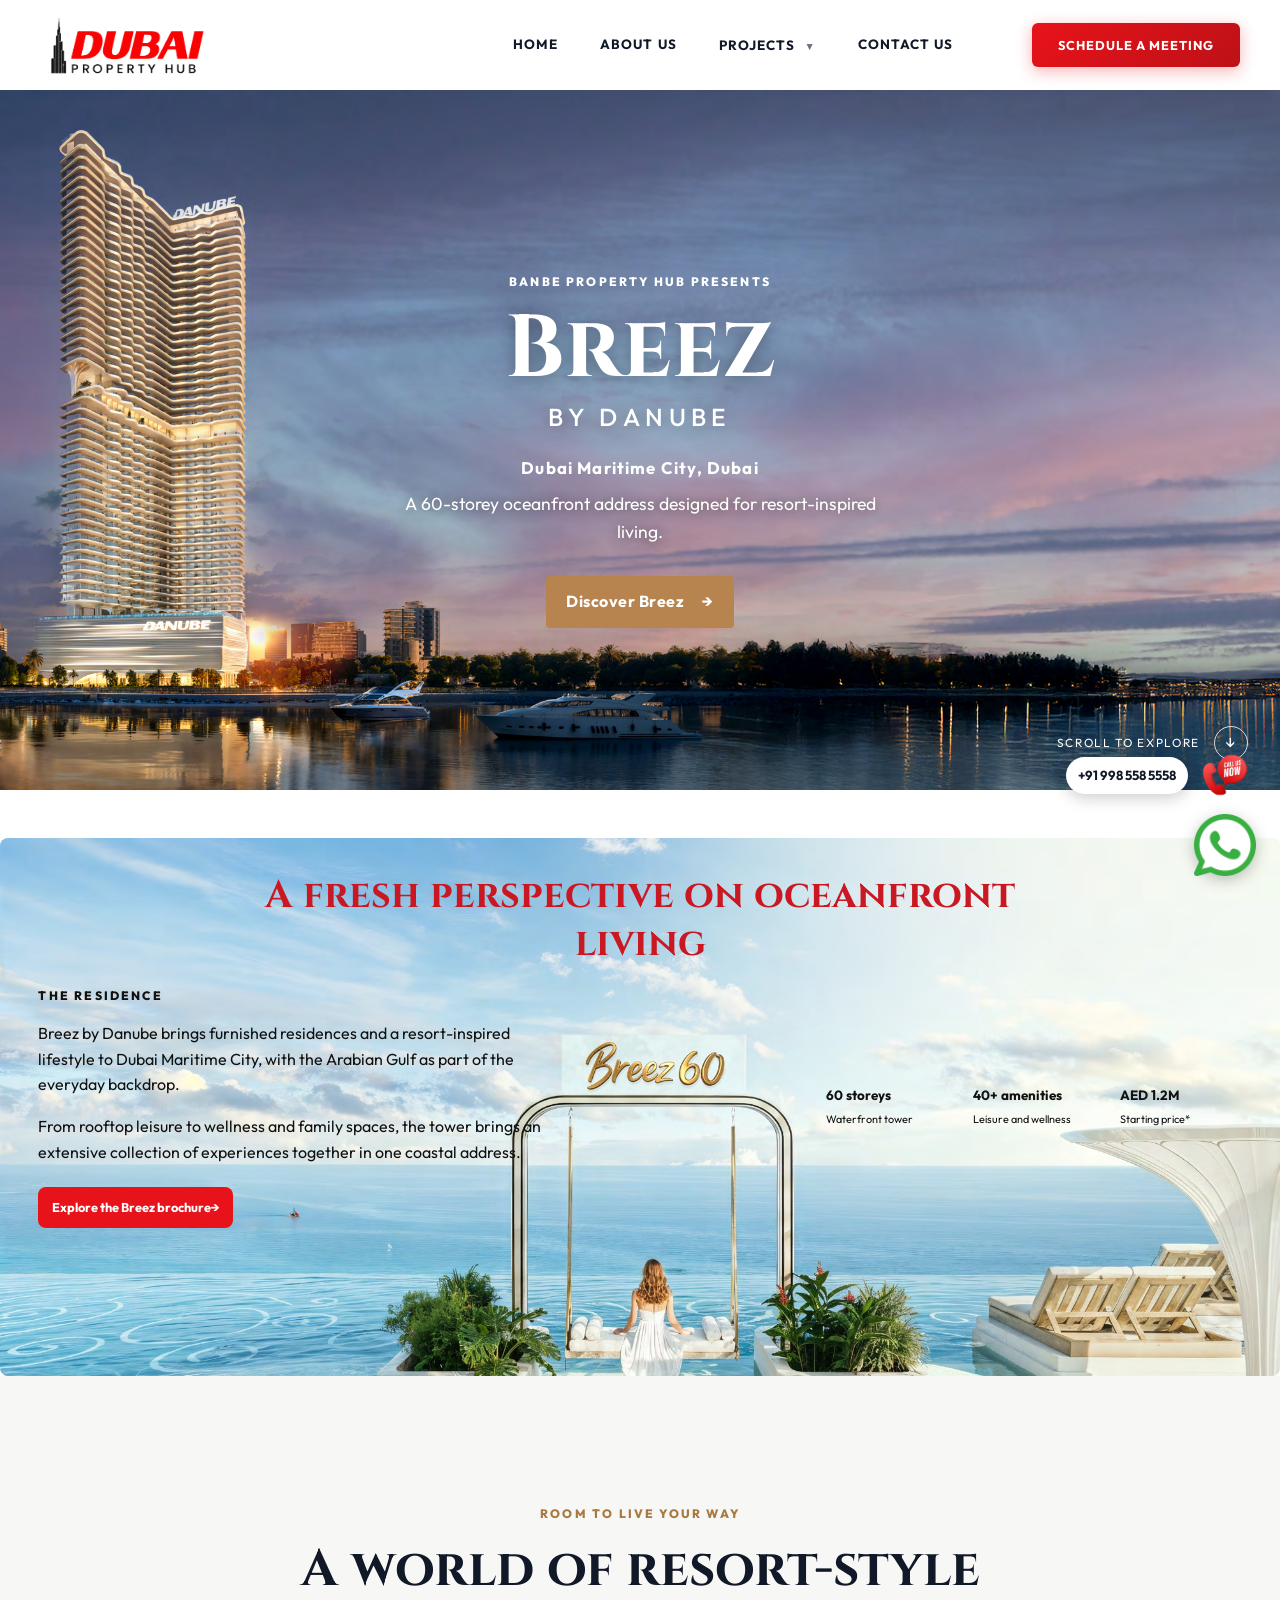
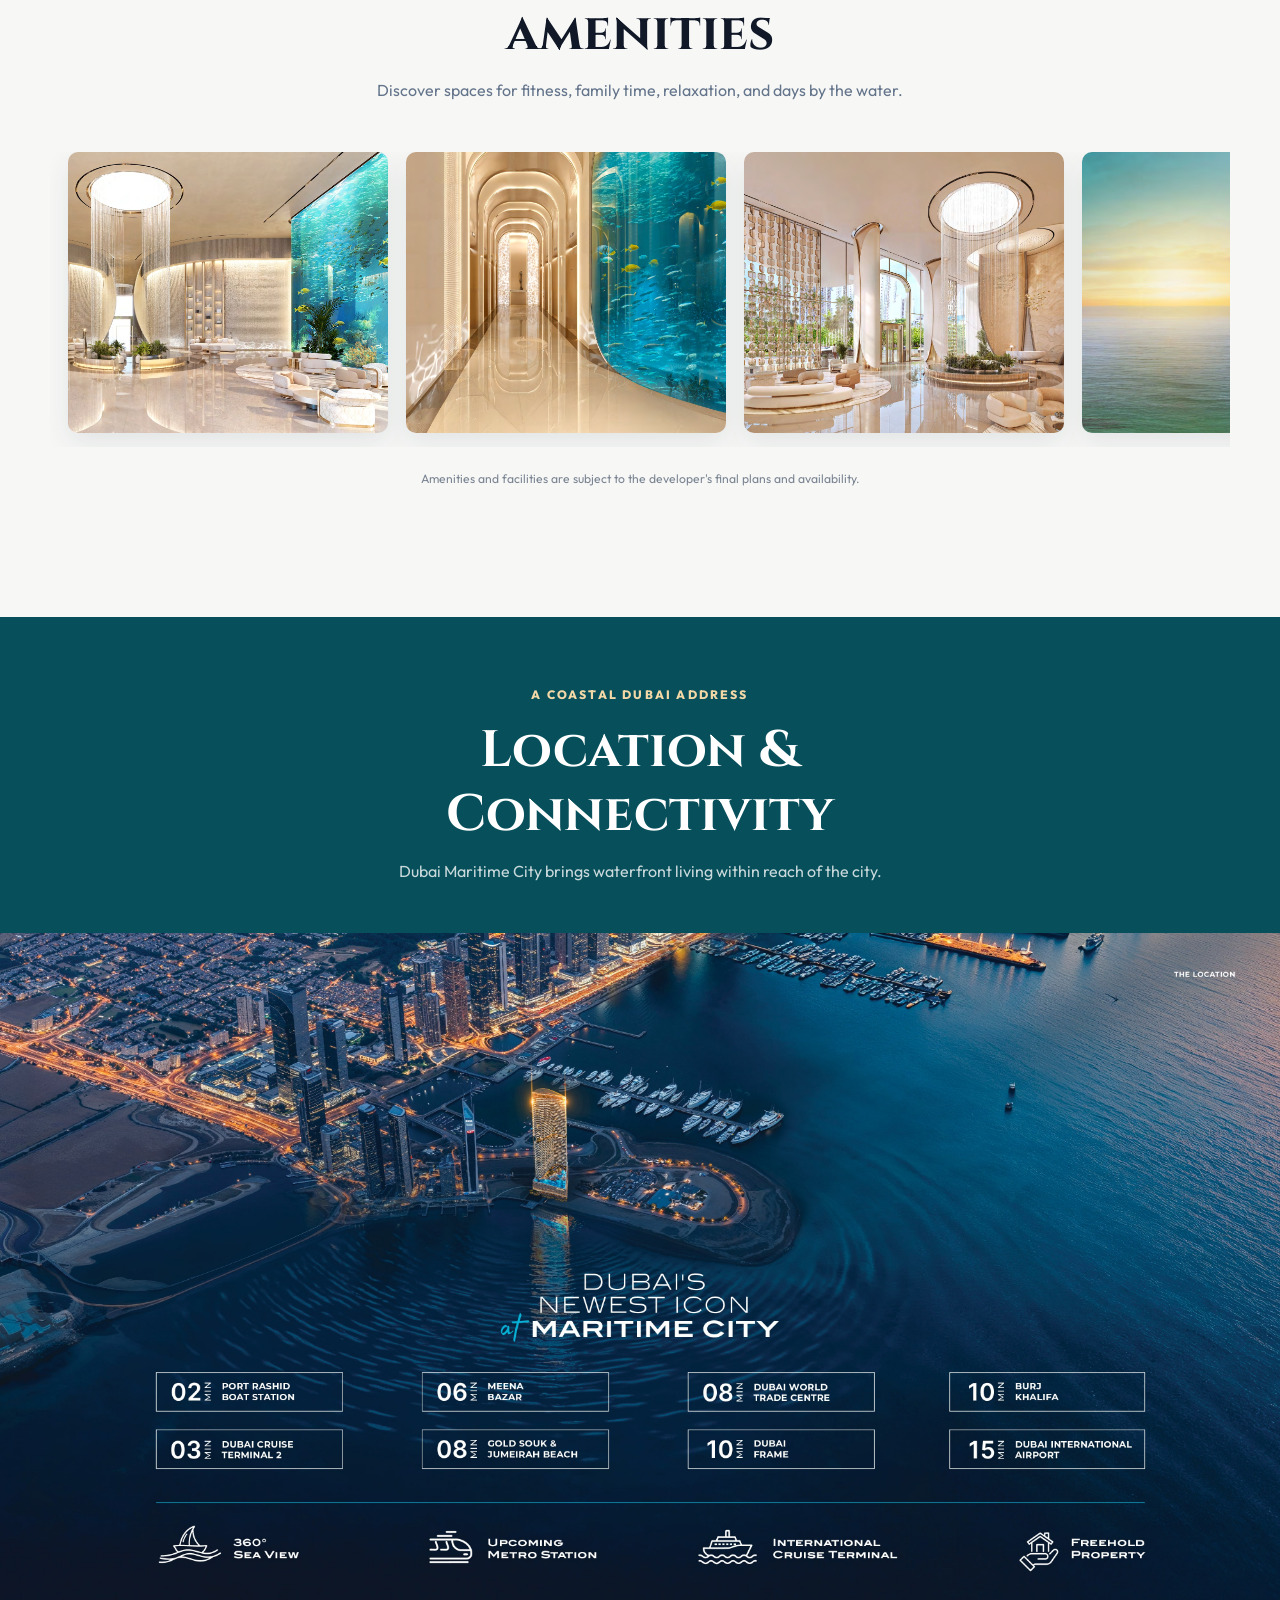
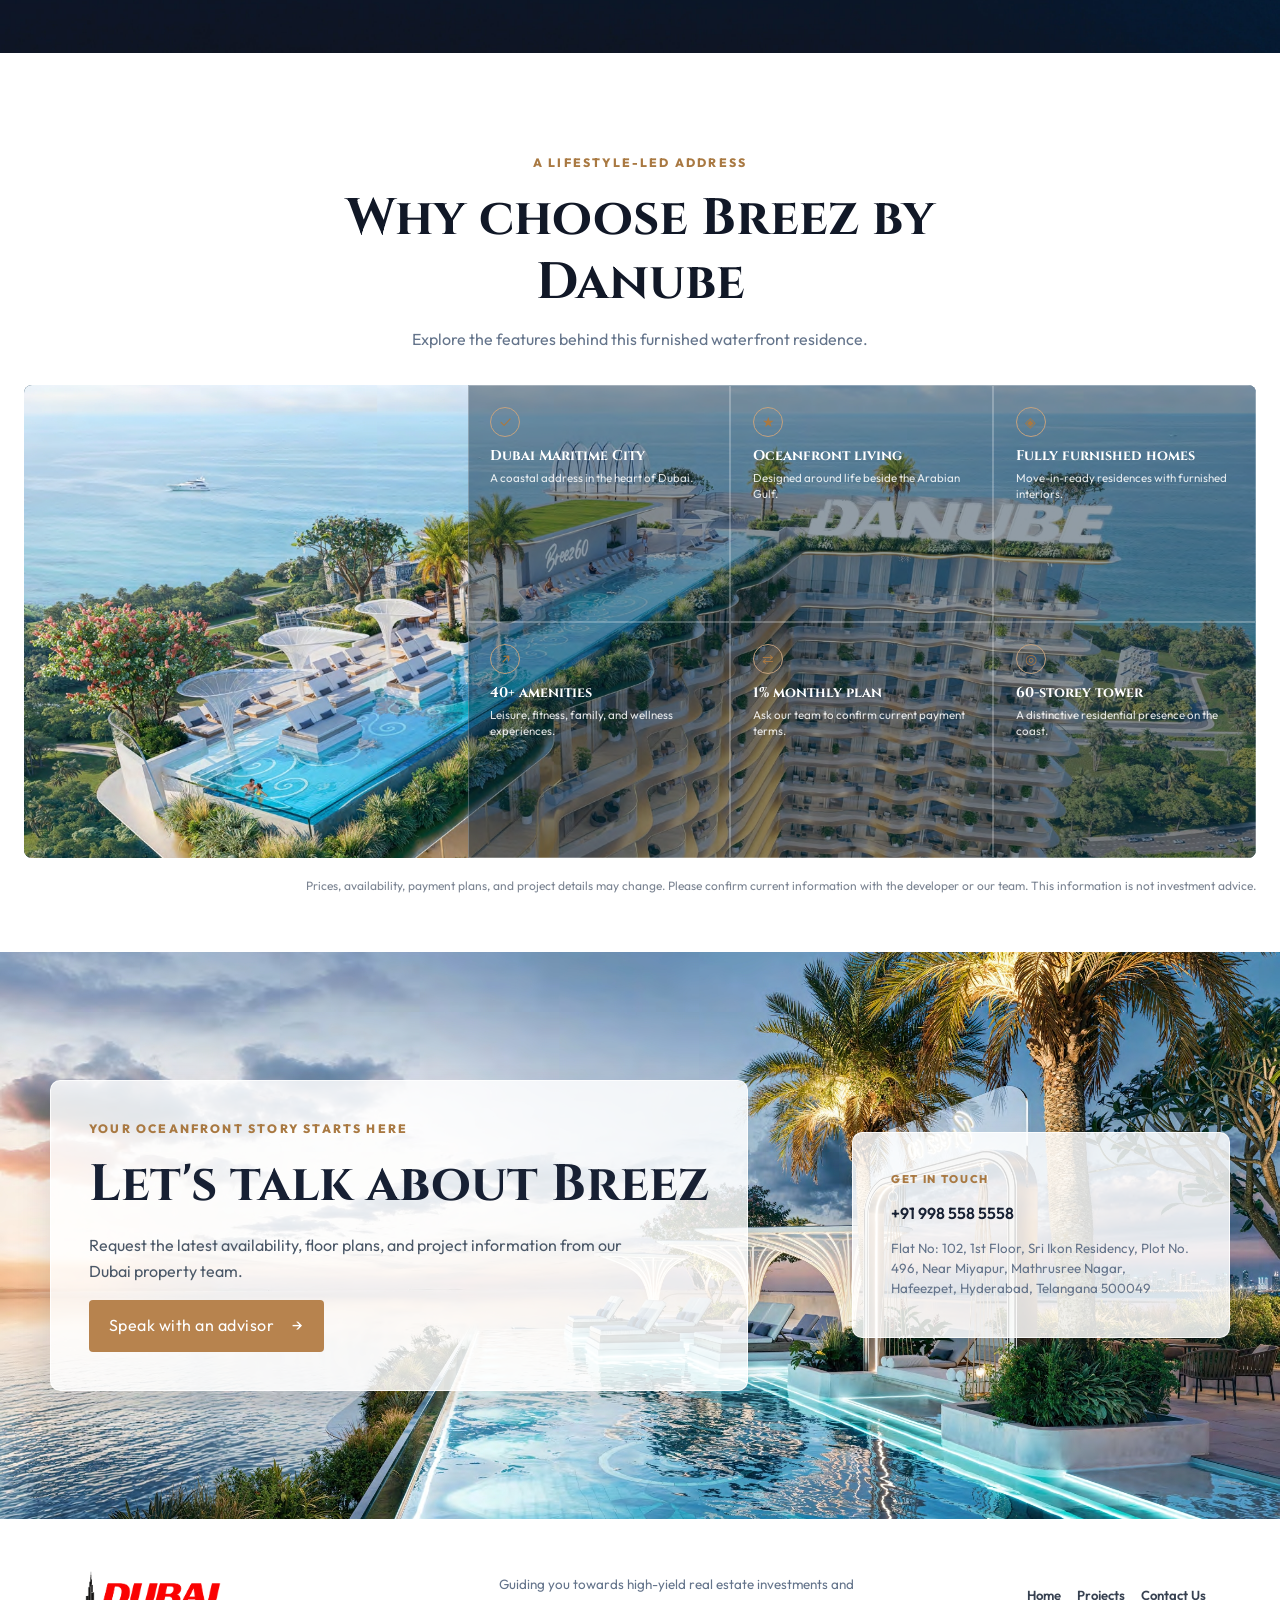
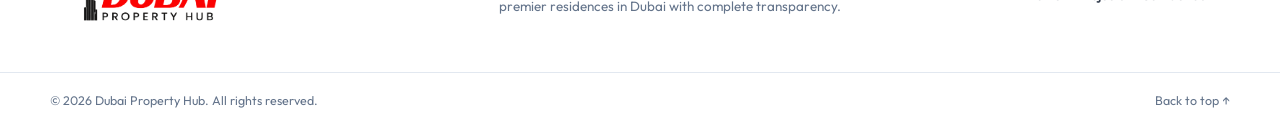
==== commit a82edfa3: "Update contact actions and project links Co-authored-by: Copilot <223556219+Copilot@users.noreply.gi" ====
--- a/breez.html
+++ b/breez.html
@@ -49,7 +49,7 @@
         <h1 class="project-title" id="project-title"><span>Breez</span><span class="breez-title-sub">by Danube</span></h1>
         <p class="breez-hero-location">Dubai Maritime City, Dubai</p>
         <p class="breez-hero-summary">A 60-storey oceanfront address designed for resort-inspired living.</p>
-        <a class="project-primary-link" href="breez.html#contact">Discover Breez <span aria-hidden="true">&rarr;</span></a>
+        <a class="project-primary-link" href="breez.html#about-project">Discover Breez <span aria-hidden="true">&rarr;</span></a>
       </div>
       <a class="shahrukhz-scroll-cue" href="#about-project">Scroll to explore <span aria-hidden="true">&darr;</span></a>
     </section>
@@ -161,18 +161,17 @@
       </div>
       <div class="shahrukhz-contact-detail">
         <span>GET IN TOUCH</span>
-        <a href="mailto:info@dubaipropertyhub.in">info@dubaipropertyhub.in</a>
-        <a href="tel:+971XXXXXXXX">+971 XX XXX XXXX</a>
-        <small>Dubai, United Arab Emirates</small>
+        <a href="tel:+919985585558">+91 998 558 5558</a>
+        <small>Flat No: 102, 1st Floor, Sri Ikon Residency, Plot No. 496, Near Miyapur, Mathrusree Nagar, Hafeezpet, Hyderabad, Telangana 500049</small>
       </div>
     </section>
   </main>
   <dialog class="advisor-dialog" id="advisor-dialog" aria-labelledby="advisor-dialog-title">
     <div class="advisor-dialog-panel">
       <button class="advisor-dialog-close" type="button" aria-label="Close enquiry form">&times;</button>
-      <form class="advisor-form" id="advisor-contact-form">
+      <form class="advisor-form" id="advisor-contact-form" data-whatsapp-enquiry>
         <h2 class="advisor-form-title" id="advisor-dialog-title">Send Us an Enquiry</h2>
-        <p class="advisor-form-subtitle">Fill in your details and our advisory team will connect with you.</p>
+        <p class="advisor-form-subtitle">Fill in your details to open WhatsApp with your enquiry. Tap Send in WhatsApp to deliver it.</p>
         <input type="hidden" name="project" value="Breez" />
         <div class="advisor-form-row">
           <div class="advisor-form-group">
@@ -181,7 +180,7 @@
           </div>
           <div class="advisor-form-group">
             <label for="advisor-phone">Phone Number</label>
-            <input id="advisor-phone" name="phone" type="tel" placeholder="+971 XX XXX XXXX" autocomplete="tel" required />
+            <input id="advisor-phone" name="phone" type="tel" placeholder="+91 998 558 5558" autocomplete="tel" required />
           </div>
         </div>
         <div class="advisor-form-row">
@@ -205,7 +204,7 @@
           <label for="advisor-message">Message <span>(Optional)</span></label>
           <textarea id="advisor-message" name="message" rows="3" placeholder="Tell us about your requirements..."></textarea>
         </div>
-        <button class="advisor-form-submit" type="submit">Send Enquiry <span aria-hidden="true">&rarr;</span></button>
+        <button class="advisor-form-submit" type="submit">Continue to WhatsApp <span aria-hidden="true">&rarr;</span></button>
         <p class="advisor-form-status" aria-live="polite"></p>
       </form>
     </div>
@@ -220,6 +219,16 @@
     </div>
     <div class="project-footer-bottom">&copy; 2026 Dubai Property Hub. All rights reserved. <a href="#project-home">Back to top &uarr;</a></div>
   </footer>
+  <div class="floating-contact-actions">
+    <a class="call-float" href="tel:+919985585558" aria-label="Call +91 998 558 5558">
+      <span class="call-float-number">+91 998 558 5558</span>
+      <img src="assets/call.png" alt="" />
+    </a>
+    <a class="whatsapp-float" href="https://wa.me/919985585558" target="_blank" rel="noopener noreferrer" aria-label="Chat with us on WhatsApp">
+      <img src="assets/whatsapp.png" alt="" />
+    </a>
+  </div>
+  <script src="contact-whatsapp.js"></script>
   <script src="project-pages.js"></script>
 </body>
 </html>
--- a/project-pages.css
+++ b/project-pages.css
@@ -1086,7 +1086,73 @@
 }
 
 .shahrukhz-contact-detail small {
+  max-width: 300px;
   color: #64748b;
+  line-height: 1.5;
+}
+
+.floating-contact-actions {
+  position: fixed;
+  right: 24px;
+  bottom: 24px;
+  z-index: 10000;
+  display: flex;
+  flex-direction: column;
+  align-items: flex-end;
+  gap: 8px;
+}
+
+.call-float {
+  display: flex;
+  align-items: center;
+  gap: 6px;
+  text-decoration: none;
+}
+
+.call-float img,
+.whatsapp-float img {
+  display: block;
+  width: 62px;
+  height: 62px;
+  object-fit: contain;
+  transition: transform 0.2s ease;
+}
+
+.call-float-number {
+  padding: 8px 12px;
+  border-radius: 999px;
+  background: #FFFFFF;
+  color: #111827;
+  font-size: 0.82rem;
+  font-weight: 700;
+  white-space: nowrap;
+  box-shadow: 0 4px 16px rgba(0, 0, 0, 0.2);
+}
+
+.call-float:hover img,
+.whatsapp-float:hover img {
+  transform: scale(1.08);
+}
+
+.whatsapp-float {
+  display: grid;
+  width: 62px;
+  height: 62px;
+  place-items: center;
+  border-radius: 50%;
+  background: #FFFFFF;
+  box-shadow: 0 4px 16px rgba(0, 0, 0, 0.24);
+  transition: box-shadow 0.2s ease;
+}
+
+.whatsapp-float:hover {
+  box-shadow: 0 6px 22px rgba(0, 0, 0, 0.3);
+}
+
+.call-float:focus-visible,
+.whatsapp-float:focus-visible {
+  outline: 3px solid #111827;
+  outline-offset: 4px;
 }
 
 .project-footer {
@@ -1177,6 +1243,18 @@
 }
 
 @media (max-width: 860px) {
+  .floating-contact-actions {
+    right: 16px;
+    bottom: 16px;
+  }
+
+  .call-float img,
+  .whatsapp-float,
+  .whatsapp-float img {
+    width: 54px;
+    height: 54px;
+  }
+
   :root {
     --nav-h: 75px;
   }
